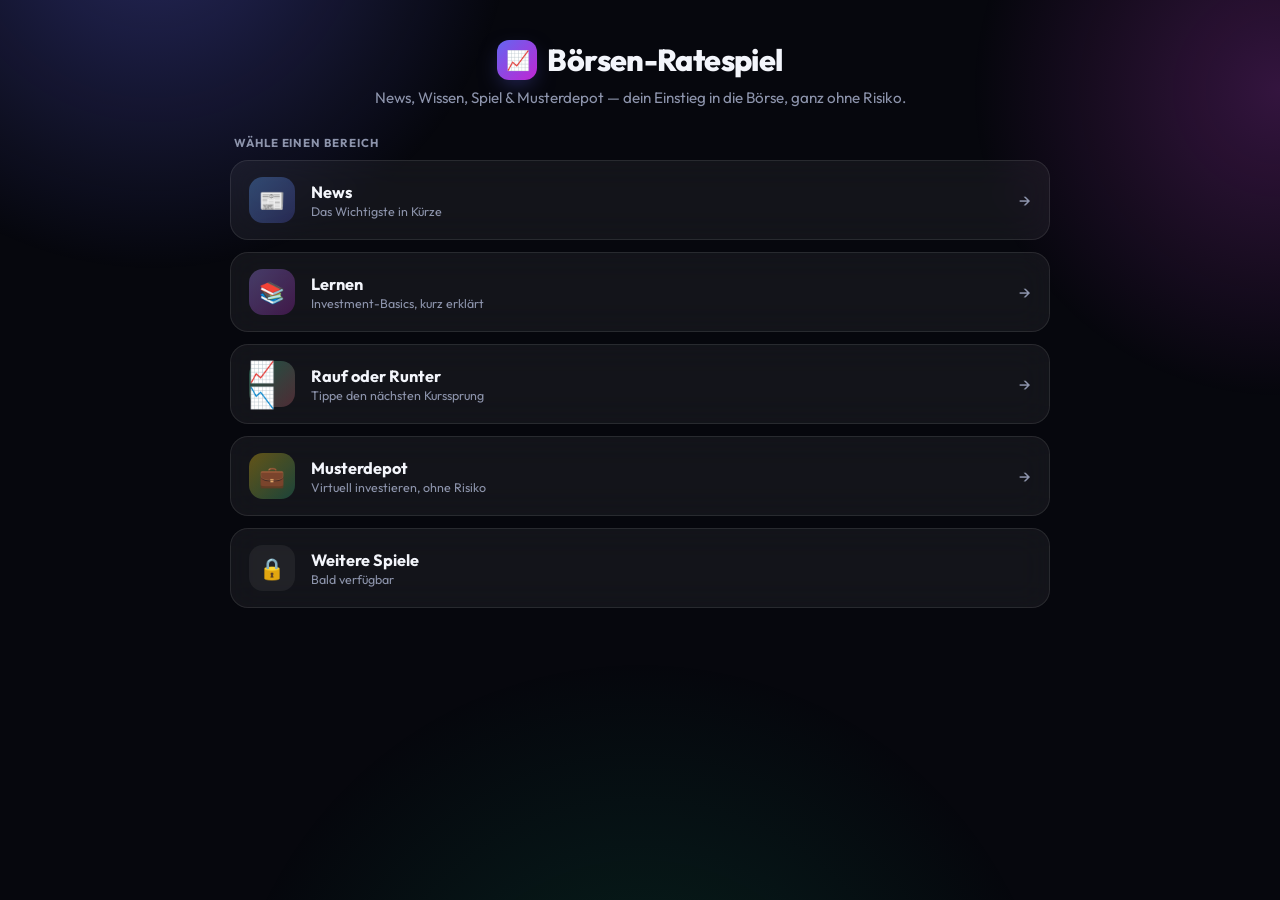
==== index.html @ 9791d75e "Update main menu subtitle to reflect all four areas Der Untertitel bezog sich noch ausschließlich au" ====
<!DOCTYPE html>
<html lang="de">
<head>
<meta charset="UTF-8">
<meta name="viewport" content="width=device-width, initial-scale=1.0">
<title>Börsen-Ratespiel</title>
<link rel="preconnect" href="https://fonts.googleapis.com">
<link rel="preconnect" href="https://fonts.gstatic.com" crossorigin>
<link href="https://fonts.googleapis.com/css2?family=Outfit:wght@400;500;600;700;800&display=swap" rel="stylesheet">
<link rel="stylesheet" href="style.css">
</head>
<body>
  <div class="bg-glow" aria-hidden="true"></div>
  <div class="app">
    <header>
      <h1><span class="logo-badge">📈</span> Börsen-Ratespiel</h1>
      <p class="subtitle">News, Wissen, Spiel &amp; Musterdepot — dein Einstieg in die Börse, ganz ohne Risiko.</p>
    </header>

    <p class="menu-eyebrow">Wähle einen Bereich</p>
    <nav id="menu" class="menu">
      <button class="menu-item accent-blue" data-view="news-view">
        <span class="menu-icon">📰</span>
        <span class="menu-text">
          <span class="menu-label">News</span>
          <span class="menu-sub">Das Wichtigste in Kürze</span>
        </span>
        <span class="menu-arrow">→</span>
      </button>
      <button class="menu-item accent-purple" data-view="learn-view">
        <span class="menu-icon">📚</span>
        <span class="menu-text">
          <span class="menu-label">Lernen</span>
          <span class="menu-sub">Investment-Basics, kurz erklärt</span>
        </span>
        <span class="menu-arrow">→</span>
      </button>
      <button class="menu-item accent-game" data-view="game-view">
        <span class="menu-icon">📈📉</span>
        <span class="menu-text">
          <span class="menu-label">Rauf oder Runter</span>
          <span class="menu-sub">Tippe den nächsten Kurssprung</span>
        </span>
        <span class="menu-arrow">→</span>
      </button>
      <button class="menu-item accent-depot" data-view="depot-view">
        <span class="menu-icon">💼</span>
        <span class="menu-text">
          <span class="menu-label">Musterdepot</span>
          <span class="menu-sub">Virtuell investieren, ohne Risiko</span>
        </span>
        <span class="menu-arrow">→</span>
      </button>
      <button class="menu-item" disabled>
        <span class="menu-icon">🔒</span>
        <span class="menu-text">
          <span class="menu-label">Weitere Spiele</span>
          <span class="menu-sub">Bald verfügbar</span>
        </span>
      </button>
    </nav>

    <section id="news-view" class="view hidden">
      <button class="back-btn">← Zurück</button>

      <div class="ticker">
        <div id="tickerTrack" class="ticker-track"></div>
      </div>

      <div id="newsTop" class="news-top"></div>

      <div class="panel">
        <div class="depot-panel-head">
          <h2>📰 Markt-News</h2>
          <button id="newsShuffle" class="mini-btn">🔀 Neue Meldungen</button>
        </div>
        <ul id="newsList" class="info-list news-feed"></ul>
        <p class="panel-note">Kurz zusammengefasst, damit du nicht alles selbst durchlesen musst. Keine Anlageberatung.</p>
      </div>
    </section>

    <section id="learn-view" class="view hidden">
      <button class="back-btn">← Zurück</button>

      <div id="learnLevels" class="quiz-levels">
        <div class="panel">
          <h2>📚 Lernen</h2>
          <p class="panel-note quiz-intro">Wähle einen Schwierigkeitsgrad und beantworte Fragen zu Investment-Basics. 3 Leben, Punkte für jede richtige Antwort.</p>
          <ul id="learnLevelList" class="level-list"></ul>
        </div>
      </div>

      <div id="learnQuiz" class="quiz-play hidden">
        <div class="stats">
          <div class="stat"><span class="label">Frage</span><span id="quizProgress" class="value">1/5</span></div>
          <div class="stat"><span class="label">Punkte</span><span id="quizScore" class="value">0</span></div>
          <div class="stat"><span class="label">Leben</span><span id="quizLives" class="value">❤️❤️❤️</span></div>
        </div>

        <div class="quiz-progress-track"><div id="quizProgressBar" class="quiz-progress-bar"></div></div>

        <div class="panel quiz-panel">
          <h2 id="quizQuestion">Frage</h2>
          <ul id="quizAnswers" class="answer-list"></ul>
          <p id="quizExplanation" class="quiz-explanation hidden"></p>
          <button id="quizNext" class="btn next hidden">Weiter →</button>
        </div>
      </div>

      <div id="learnResult" class="quiz-result hidden">
        <div class="panel result-panel">
          <div id="resultEmoji" class="result-emoji">🎉</div>
          <h2 id="resultTitle">Geschafft!</h2>
          <p id="resultSummary" class="panel-note"></p>
          <div class="controls">
            <button id="resultRetry" class="btn next">Nochmal versuchen</button>
            <button id="resultBack" class="mini-btn">Zu den Leveln</button>
          </div>
        </div>
      </div>
    </section>

    <section id="depot-view" class="view hidden">
      <button class="back-btn">← Zurück</button>

      <div class="stats">
        <div class="stat"><span class="label">Kontostand</span><span id="depotCash" class="value">0 €</span></div>
        <div class="stat"><span class="label">Depotwert</span><span id="depotHoldingsValue" class="value">0 €</span></div>
        <div class="stat"><span class="label">Gesamt</span><span id="depotTotal" class="value">0 €</span></div>
        <div class="stat"><span class="label">Rendite</span><span id="depotReturn" class="value">0 %</span></div>
      </div>

      <div class="panel depot-panel">
        <div class="depot-panel-head">
          <h2>💼 Musterdepot</h2>
          <button id="depotToggle" class="mini-btn start">▶️ Simulation starten</button>
        </div>
        <p id="depotLiveHint" class="live-hint hidden"><span class="live-dot"></span> Live — Kurse bewegen sich automatisch, du kannst jederzeit kaufen/verkaufen.</p>
        <ul id="depotStocks" class="stock-list"></ul>
        <p class="panel-note">Virtuelles Geld, fiktive Kurse (Random Walk) — kein echtes Marktdaten-Feed, keine Anlageberatung.</p>
      </div>

      <p class="hint depot-reset-hint">Etwas verklickt? <button id="depotReset" class="link-btn">Depot zurücksetzen</button></p>
    </section>

    <section id="game-view" class="view hidden">
      <button class="back-btn">← Zurück</button>

      <div class="stats">
        <div class="stat"><span class="label">Runde</span><span id="round" class="value">1</span></div>
        <div class="stat"><span class="label">Punkte</span><span id="score" class="value">0</span></div>
        <div class="stat"><span class="label">Serie</span><span id="streak" class="value">0</span><span id="multiplierBadge" class="multiplier-badge hidden">×1</span></div>
        <div class="stat"><span class="label">Bestserie</span><span id="best" class="value">0</span></div>
      </div>

      <div class="round-timer-track"><div id="roundTimerBar" class="round-timer-bar"></div></div>

      <div class="chart-wrap">
        <canvas id="chart" width="800" height="360"></canvas>
        <div id="banner" class="banner hidden"></div>
        <div id="streakToast" class="streak-toast hidden"></div>
      </div>

      <div class="controls">
        <button id="btnUp" class="btn up">📈 Rauf</button>
        <button id="btnDown" class="btn down">📉 Runter</button>
        <button id="btnNext" class="btn next hidden">Nächste Runde →</button>
      </div>

      <p class="hint">Hinweis: Die Kursverläufe sind zufällig simuliert (kein echtes Marktdaten-Feed) — nur zum Üben deines Gefühls für Trends, Volatilität und Rauschen.</p>
    </section>
  </div>

  <div id="confirmModal" class="modal-overlay hidden">
    <div class="modal-panel">
      <p id="confirmModalText"></p>
      <div class="controls">
        <button id="confirmModalCancel" class="mini-btn">Abbrechen</button>
        <button id="confirmModalOk" class="btn down">Zurücksetzen</button>
      </div>
    </div>
  </div>

  <script src="script.js"></script>
</body>
</html>
---- style.css ----
:root {
  --bg: #06070d;
  --panel: rgba(255, 255, 255, 0.055);
  --panel-border: rgba(255, 255, 255, 0.09);
  --panel-hover: rgba(255, 255, 255, 0.09);
  --text: #f3f5fb;
  --muted: #8d94ac;
  --green: #34d399;
  --green-2: #10b981;
  --red: #fb7185;
  --red-2: #f43f5e;
  --blue: #60a5fa;
  --blue-2: #6366f1;
  --purple: #a78bfa;
  --purple-2: #c026d3;
  --accent: #6366f1;
  --shadow: 0 20px 50px -20px rgba(0, 0, 0, 0.6);
}

* { box-sizing: border-box; }

body {
  margin: 0;
  min-height: 100vh;
  background: var(--bg);
  color: var(--text);
  font-family: 'Outfit', -apple-system, BlinkMacSystemFont, "Segoe UI", Roboto, sans-serif;
  display: flex;
  justify-content: center;
  padding: 40px 16px;
  position: relative;
  overflow-x: hidden;
  -webkit-font-smoothing: antialiased;
}

.bg-glow {
  position: fixed;
  inset: 0;
  z-index: 0;
  pointer-events: none;
  background:
    radial-gradient(600px circle at 12% -10%, rgba(99, 102, 241, 0.35), transparent 60%),
    radial-gradient(560px circle at 100% 10%, rgba(217, 70, 239, 0.22), transparent 55%),
    radial-gradient(700px circle at 50% 120%, rgba(16, 185, 129, 0.16), transparent 60%);
  animation: drift 18s ease-in-out infinite alternate;
}

@keyframes drift {
  from { transform: translate3d(0, 0, 0) scale(1); }
  to { transform: translate3d(0, 20px, 0) scale(1.05); }
}

.app {
  width: 100%;
  max-width: 820px;
  position: relative;
  z-index: 1;
}

header {
  text-align: center;
  margin-bottom: 28px;
  animation: fadeInUp 0.5s ease both;
}

h1 {
  margin: 0 0 8px;
  font-size: 1.9rem;
  font-weight: 800;
  letter-spacing: -0.02em;
  display: flex;
  align-items: center;
  justify-content: center;
  gap: 10px;
}

.logo-badge {
  display: inline-flex;
  align-items: center;
  justify-content: center;
  width: 40px;
  height: 40px;
  border-radius: 12px;
  background: linear-gradient(135deg, var(--blue-2), var(--purple-2));
  font-size: 1.2rem;
  box-shadow: 0 8px 24px -8px rgba(99, 102, 241, 0.6);
}

.subtitle {
  margin: 0;
  color: var(--muted);
  font-size: 0.95rem;
}

/* Menu */

.menu-eyebrow {
  margin: 0 0 10px 4px;
  color: var(--muted);
  font-size: 0.72rem;
  font-weight: 700;
  text-transform: uppercase;
  letter-spacing: 0.08em;
  animation: fadeInUp 0.4s ease both;
}

.menu {
  display: flex;
  flex-direction: column;
  gap: 12px;
}

.menu-item {
  display: flex;
  align-items: center;
  gap: 16px;
  width: 100%;
  background: var(--panel);
  border: 1px solid var(--panel-border);
  backdrop-filter: blur(16px);
  -webkit-backdrop-filter: blur(16px);
  color: var(--text);
  border-radius: 18px;
  padding: 16px 18px;
  font-family: inherit;
  text-align: left;
  cursor: pointer;
  transition: transform 0.18s cubic-bezier(.2,.8,.2,1), background 0.18s ease, box-shadow 0.18s ease, border-color 0.18s ease;
  opacity: 0;
  animation: fadeInUp 0.5s cubic-bezier(.2,.8,.2,1) forwards;
}

.menu:nth-child(1) .menu-item:nth-child(1) { animation-delay: 0.05s; }
.menu .menu-item:nth-child(1) { animation-delay: 0.05s; }
.menu .menu-item:nth-child(2) { animation-delay: 0.12s; }
.menu .menu-item:nth-child(3) { animation-delay: 0.19s; }
.menu .menu-item:nth-child(4) { animation-delay: 0.26s; }

.menu-item:not(:disabled):hover {
  transform: translateY(-2px);
  background: var(--panel-hover);
  border-color: rgba(255, 255, 255, 0.16);
  box-shadow: var(--shadow);
}

.menu-item:not(:disabled):active { transform: translateY(0) scale(0.98); }
.menu-item:disabled { opacity: 0.35; cursor: default; }

.menu-icon {
  flex-shrink: 0;
  display: flex;
  align-items: center;
  justify-content: center;
  width: 46px;
  height: 46px;
  border-radius: 14px;
  font-size: 1.3rem;
  background: rgba(255, 255, 255, 0.06);
}

.menu-item.accent-blue .menu-icon { background: linear-gradient(135deg, rgba(96,165,250,0.35), rgba(99,102,241,0.25)); }
.menu-item.accent-purple .menu-icon { background: linear-gradient(135deg, rgba(167,139,250,0.35), rgba(192,38,211,0.25)); }
.menu-item.accent-game .menu-icon { background: linear-gradient(135deg, rgba(52,211,153,0.35), rgba(251,113,133,0.25)); }
.menu-item.accent-depot .menu-icon { background: linear-gradient(135deg, rgba(250,204,21,0.35), rgba(52,211,153,0.25)); }

.menu-text {
  flex: 1;
  display: flex;
  flex-direction: column;
  gap: 2px;
  min-width: 0;
}

.menu-label { font-size: 1.02rem; font-weight: 700; }
.menu-sub { font-size: 0.78rem; color: var(--muted); }

.menu-arrow {
  color: var(--muted);
  font-size: 1.1rem;
  transition: transform 0.18s ease, color 0.18s ease;
}

.menu-item:not(:disabled):hover .menu-arrow {
  transform: translateX(3px);
  color: var(--text);
}

/* Views */

.view {
  animation: fadeInUp 0.35s cubic-bezier(.2,.8,.2,1) both;
}

.view.hidden { display: none !important; }

.back-btn {
  display: inline-flex;
  align-items: center;
  gap: 6px;
  background: none;
  border: none;
  color: var(--muted);
  font-family: inherit;
  font-size: 0.9rem;
  font-weight: 600;
  cursor: pointer;
  padding: 8px 0;
  margin-bottom: 12px;
  transition: color 0.15s ease, transform 0.15s ease;
}

.back-btn:hover { color: var(--text); transform: translateX(-2px); }

@keyframes fadeInUp {
  from { opacity: 0; transform: translateY(14px); }
  to { opacity: 1; transform: translateY(0); }
}

/* Game */

.stats {
  display: flex;
  justify-content: space-between;
  gap: 12px;
  margin-bottom: 18px;
}

.stat {
  position: relative;
  flex: 1;
  background: var(--panel);
  border: 1px solid var(--panel-border);
  border-radius: 14px;
  padding: 12px 10px;
  text-align: center;
}

.multiplier-badge {
  position: absolute;
  top: -8px;
  right: -6px;
  background: linear-gradient(135deg, #facc15, #fb923c);
  color: #1a1200;
  font-size: 0.62rem;
  font-weight: 800;
  padding: 3px 7px;
  border-radius: 999px;
  box-shadow: 0 4px 10px -2px rgba(250, 204, 21, 0.6);
  animation: badgePop 0.3s cubic-bezier(.2,.8,.2,1) both;
}

@keyframes badgePop {
  from { transform: scale(0); }
  to { transform: scale(1); }
}

.round-timer-track {
  height: 6px;
  border-radius: 6px;
  background: rgba(255, 255, 255, 0.08);
  margin-bottom: 14px;
  overflow: hidden;
}

.round-timer-bar {
  height: 100%;
  background: linear-gradient(90deg, var(--blue-2), var(--purple-2));
  border-radius: 6px;
  transition: width 0.1s linear;
}

.round-timer-bar.urgent {
  background: linear-gradient(90deg, var(--red-2), var(--red));
}

.streak-toast {
  position: absolute;
  top: 14px;
  left: 50%;
  transform: translateX(-50%) scale(0.8);
  background: linear-gradient(135deg, rgba(250, 204, 21, 0.22), rgba(251, 146, 60, 0.22));
  border: 1px solid rgba(250, 204, 21, 0.5);
  color: #facc15;
  font-weight: 800;
  font-size: 0.85rem;
  padding: 8px 16px;
  border-radius: 999px;
  white-space: nowrap;
  opacity: 0;
}

.streak-toast.pop {
  animation: streakToastPop 1.8s cubic-bezier(.2,.8,.2,1) both;
}

@keyframes streakToastPop {
  0% { opacity: 0; transform: translateX(-50%) scale(0.8) translateY(-6px); }
  15% { opacity: 1; transform: translateX(-50%) scale(1.05) translateY(0); }
  25% { transform: translateX(-50%) scale(1) translateY(0); }
  80% { opacity: 1; }
  100% { opacity: 0; transform: translateX(-50%) scale(0.95) translateY(-4px); }
}

.stat .label {
  display: block;
  font-size: 0.68rem;
  color: var(--muted);
  text-transform: uppercase;
  letter-spacing: 0.06em;
}

.stat .value {
  display: block;
  font-size: 1.5rem;
  font-weight: 800;
  margin-top: 3px;
  font-variant-numeric: tabular-nums;
  transition: transform 0.25s cubic-bezier(.2,.8,.2,1);
}

.stat .value.bump { transform: scale(1.25); }

.chart-wrap {
  position: relative;
  background: var(--panel);
  border: 1px solid var(--panel-border);
  border-radius: 20px;
  padding: 14px;
  margin-bottom: 20px;
  box-shadow: var(--shadow);
}

canvas {
  width: 100%;
  height: auto;
  display: block;
  border-radius: 12px;
}

.banner {
  position: absolute;
  top: 50%;
  left: 50%;
  transform: translate(-50%, -50%) scale(0.9);
  padding: 16px 26px;
  border-radius: 16px;
  font-size: 1.35rem;
  font-weight: 800;
  text-align: center;
  backdrop-filter: blur(10px);
  -webkit-backdrop-filter: blur(10px);
  box-shadow: 0 16px 40px -12px rgba(0,0,0,0.6);
  animation: popIn 0.35s cubic-bezier(.2,.8,.2,1) both;
}

@keyframes popIn {
  from { opacity: 0; transform: translate(-50%, -50%) scale(0.75); }
  to { opacity: 1; transform: translate(-50%, -50%) scale(1); }
}

.banner.hidden { display: none; }
.banner.correct { background: rgba(52, 211, 153, 0.16); color: var(--green); border: 1px solid rgba(52, 211, 153, 0.4); }
.banner.wrong { background: rgba(251, 113, 133, 0.16); color: var(--red); border: 1px solid rgba(251, 113, 133, 0.4); }

.controls {
  display: flex;
  gap: 12px;
  margin-bottom: 16px;
}

.btn {
  flex: 1;
  padding: 15px 16px;
  border: none;
  border-radius: 14px;
  font-family: inherit;
  font-size: 1rem;
  font-weight: 700;
  cursor: pointer;
  transition: transform 0.15s cubic-bezier(.2,.8,.2,1), box-shadow 0.15s ease, opacity 0.15s ease;
  color: white;
}

.btn:not(:disabled):hover { transform: translateY(-2px); }
.btn:not(:disabled):active { transform: translateY(0) scale(0.97); }
.btn:disabled { opacity: 0.35; cursor: default; }

.btn.up {
  background: linear-gradient(135deg, var(--green), var(--green-2));
  box-shadow: 0 12px 24px -10px rgba(16, 185, 129, 0.6);
}

.btn.down {
  background: linear-gradient(135deg, var(--red), var(--red-2));
  box-shadow: 0 12px 24px -10px rgba(244, 63, 94, 0.6);
}

.btn.next {
  background: linear-gradient(135deg, var(--blue-2), var(--purple-2));
  box-shadow: 0 12px 24px -10px rgba(99, 102, 241, 0.6);
  flex: 1 1 100%;
}

.hint {
  text-align: center;
  color: var(--muted);
  font-size: 0.8rem;
  margin-top: 8px;
}

/* Panels (News / Lernen) */

.panel {
  background: var(--panel);
  border: 1px solid var(--panel-border);
  border-radius: 20px;
  padding: 18px 20px;
  margin-top: 4px;
  box-shadow: var(--shadow);
}

.panel h2 {
  margin: 0 0 14px;
  font-size: 1.15rem;
  font-weight: 800;
}

.info-list {
  list-style: none;
  margin: 0;
  padding: 0;
  display: flex;
  flex-direction: column;
  gap: 4px;
}

.info-list li {
  display: flex;
  flex-direction: column;
  gap: 3px;
  padding: 12px 14px;
  border-left: 3px solid var(--accent);
  border-radius: 0 12px 12px 0;
  background: rgba(255, 255, 255, 0.03);
  transition: background 0.15s ease, transform 0.15s ease;
}

.info-list li:hover {
  background: rgba(255, 255, 255, 0.06);
  transform: translateX(2px);
}

.info-list li:nth-child(4n+1) { border-left-color: var(--blue); }
.info-list li:nth-child(4n+2) { border-left-color: var(--purple); }
.info-list li:nth-child(4n+3) { border-left-color: var(--green); }
.info-list li:nth-child(4n+4) { border-left-color: var(--red); }

.info-headline {
  font-weight: 700;
  font-size: 0.95rem;
}

.info-desc {
  color: var(--muted);
  font-size: 0.85rem;
  line-height: 1.45;
}

.panel-note {
  margin: 16px 0 0;
  color: var(--muted);
  font-size: 0.72rem;
  text-align: center;
}

/* News */

.ticker {
  position: relative;
  overflow: hidden;
  background: linear-gradient(90deg, rgba(251, 113, 133, 0.16), rgba(250, 204, 21, 0.12));
  border: 1px solid rgba(251, 113, 133, 0.3);
  border-radius: 12px;
  padding: 8px 0;
  margin-bottom: 16px;
}

.ticker::before {
  content: '🔴 LIVE';
  position: absolute;
  left: 0;
  top: 0;
  bottom: 0;
  display: flex;
  align-items: center;
  padding: 0 10px;
  font-size: 0.68rem;
  font-weight: 800;
  background: var(--bg);
  color: var(--red);
  z-index: 2;
  box-shadow: 8px 0 12px -4px var(--bg);
}

.ticker-track {
  display: inline-block;
  white-space: nowrap;
  padding-left: 90px;
  font-size: 0.78rem;
  font-weight: 600;
  color: var(--text);
  animation: tickerScroll 30s linear infinite;
}

@keyframes tickerScroll {
  from { transform: translateX(0); }
  to { transform: translateX(-50%); }
}

.news-top {
  position: relative;
  background: linear-gradient(135deg, rgba(250, 204, 21, 0.14), rgba(251, 146, 60, 0.08));
  border: 1px solid rgba(250, 204, 21, 0.35);
  border-radius: 20px;
  padding: 20px 20px 18px;
  margin-bottom: 16px;
  box-shadow: var(--shadow);
}

.news-top-ribbon {
  display: inline-block;
  background: linear-gradient(135deg, #facc15, #fb923c);
  color: #1a1200;
  font-size: 0.68rem;
  font-weight: 800;
  padding: 4px 10px;
  border-radius: 999px;
  margin-bottom: 10px;
}

.news-top h3 {
  margin: 8px 0 6px;
  font-size: 1.15rem;
  font-weight: 800;
}

.news-top p {
  margin: 0;
  color: var(--muted);
  font-size: 0.88rem;
  line-height: 1.5;
}

.news-chip {
  display: inline-block;
  font-size: 0.65rem;
  font-weight: 700;
  padding: 3px 8px;
  border-radius: 999px;
  margin-right: 6px;
}

.news-chip.category {
  background: rgba(96, 165, 250, 0.18);
  color: var(--blue);
}

.news-chip.sentiment {
  background: rgba(255, 255, 255, 0.08);
  color: var(--text);
}

.news-meta {
  display: flex;
  align-items: center;
  gap: 4px;
  margin-bottom: 2px;
}

.news-impact {
  margin-left: auto;
  font-size: 0.7rem;
  opacity: 0.9;
}

.news-feed li {
  animation: fadeInUp 0.3s ease both;
}

.news-feed li:nth-child(1) { animation-delay: 0.05s; }
.news-feed li:nth-child(2) { animation-delay: 0.1s; }
.news-feed li:nth-child(3) { animation-delay: 0.15s; }

/* Musterdepot */

.depot-panel-head {
  display: flex;
  align-items: center;
  justify-content: space-between;
  gap: 12px;
  margin-bottom: 14px;
}

.depot-panel-head h2 { margin: 0; }

.mini-btn {
  background: rgba(255, 255, 255, 0.08);
  border: 1px solid var(--panel-border);
  color: var(--text);
  font-family: inherit;
  font-size: 0.78rem;
  font-weight: 700;
  padding: 8px 12px;
  border-radius: 10px;
  cursor: pointer;
  transition: transform 0.15s ease, background 0.15s ease;
  white-space: nowrap;
}

.mini-btn:hover:not(:disabled) { background: rgba(255, 255, 255, 0.14); transform: translateY(-1px); }
.mini-btn:active:not(:disabled) { transform: translateY(0) scale(0.96); }
.mini-btn:disabled { opacity: 0.3; cursor: default; }

.mini-btn.buy { background: rgba(52, 211, 153, 0.18); border-color: rgba(52, 211, 153, 0.4); color: var(--green); }
.mini-btn.buy:hover:not(:disabled) { background: rgba(52, 211, 153, 0.28); }

.mini-btn.sell { background: rgba(251, 113, 133, 0.18); border-color: rgba(251, 113, 133, 0.4); color: var(--red); }
.mini-btn.sell:hover:not(:disabled) { background: rgba(251, 113, 133, 0.28); }

.mini-btn.start { background: rgba(52, 211, 153, 0.18); border-color: rgba(52, 211, 153, 0.4); color: var(--green); }
.mini-btn.start:hover:not(:disabled) { background: rgba(52, 211, 153, 0.28); }

.mini-btn.stop { background: rgba(250, 204, 21, 0.18); border-color: rgba(250, 204, 21, 0.4); color: #facc15; }
.mini-btn.stop:hover:not(:disabled) { background: rgba(250, 204, 21, 0.28); }

.live-hint {
  display: flex;
  align-items: center;
  gap: 8px;
  margin: 0 0 14px;
  font-size: 0.78rem;
  color: var(--muted);
}

.live-dot {
  width: 8px;
  height: 8px;
  border-radius: 50%;
  background: var(--green);
  box-shadow: 0 0 0 rgba(52, 211, 153, 0.6);
  animation: livePulse 1.6s ease infinite;
}

@keyframes livePulse {
  0% { box-shadow: 0 0 0 0 rgba(52, 211, 153, 0.6); }
  70% { box-shadow: 0 0 0 6px rgba(52, 211, 153, 0); }
  100% { box-shadow: 0 0 0 0 rgba(52, 211, 153, 0); }
}

.stock-price.flash-up, .stock-price.flash-down {
  border-radius: 4px;
  animation: priceFlash 1s ease;
}

.stock-price.flash-up { color: var(--green); }
.stock-price.flash-down { color: var(--red); }

@keyframes priceFlash {
  from { background: rgba(255, 255, 255, 0.18); }
  to { background: transparent; }
}

.stock-list {
  list-style: none;
  margin: 0;
  padding: 0;
  display: flex;
  flex-direction: column;
  gap: 8px;
}

.stock-row {
  display: flex;
  align-items: center;
  justify-content: space-between;
  gap: 12px;
  padding: 12px 14px;
  background: rgba(255, 255, 255, 0.03);
  border-radius: 12px;
  flex-wrap: wrap;
}

.stock-info {
  display: flex;
  flex-direction: column;
  gap: 2px;
  min-width: 0;
}

.stock-name { font-weight: 700; font-size: 0.95rem; }
.stock-price { font-size: 0.8rem; color: var(--muted); }
.stock-position { font-size: 0.78rem; color: var(--blue); }

.stock-actions {
  display: flex;
  gap: 8px;
  flex-shrink: 0;
}

.link-btn {
  background: none;
  border: none;
  color: var(--blue);
  font-family: inherit;
  font-size: inherit;
  font-weight: 700;
  cursor: pointer;
  padding: 0;
  text-decoration: underline;
}

.depot-reset-hint { margin-top: 14px; }

/* Lernen: Quiz */

.quiz-intro { margin: 0 0 16px; text-align: left; }

.level-list {
  list-style: none;
  margin: 0;
  padding: 0;
  display: flex;
  flex-direction: column;
  gap: 10px;
}

.level-row .level-btn { width: 100%; }

.quiz-progress-track {
  height: 6px;
  border-radius: 6px;
  background: rgba(255, 255, 255, 0.08);
  margin-bottom: 16px;
  overflow: hidden;
}

.quiz-progress-bar {
  height: 100%;
  background: linear-gradient(90deg, var(--blue-2), var(--purple-2));
  border-radius: 6px;
  transition: width 0.3s ease;
}

.quiz-panel h2 { font-size: 1.15rem; line-height: 1.4; }

.answer-list {
  list-style: none;
  margin: 0;
  padding: 0;
  display: flex;
  flex-direction: column;
  gap: 10px;
}

.answer-btn {
  width: 100%;
  text-align: left;
  background: rgba(255, 255, 255, 0.05);
  border: 1px solid var(--panel-border);
  color: var(--text);
  font-family: inherit;
  font-size: 0.92rem;
  font-weight: 600;
  padding: 13px 16px;
  border-radius: 12px;
  cursor: pointer;
  transition: background 0.15s ease, transform 0.15s ease, border-color 0.15s ease;
}

.answer-btn:not(:disabled):hover {
  background: rgba(255, 255, 255, 0.09);
  transform: translateY(-1px);
}

.answer-btn:disabled { cursor: default; }

.answer-btn.correct {
  background: rgba(52, 211, 153, 0.2);
  border-color: var(--green);
  color: var(--green);
}

.answer-btn.wrong {
  background: rgba(251, 113, 133, 0.2);
  border-color: var(--red);
  color: var(--red);
}

.quiz-explanation {
  margin: 14px 0 0;
  padding: 12px 14px;
  border-radius: 12px;
  font-size: 0.85rem;
  line-height: 1.5;
  background: rgba(255, 255, 255, 0.04);
}

.quiz-explanation.correct { color: var(--green); }
.quiz-explanation.wrong { color: var(--red); }

#quizNext { margin-top: 16px; }

.result-panel {
  text-align: center;
  padding: 32px 20px;
  animation: resultPopIn 0.4s cubic-bezier(.2,.8,.2,1) both;
}

@keyframes resultPopIn {
  from { opacity: 0; transform: scale(0.9); }
  to { opacity: 1; transform: scale(1); }
}

.result-emoji { font-size: 3rem; margin-bottom: 8px; }

.result-panel h2 { margin: 0 0 8px; font-size: 1.4rem; }

.result-panel .controls { margin-top: 20px; margin-bottom: 0; }

/* Confirm modal */

.modal-overlay {
  position: fixed;
  inset: 0;
  z-index: 100;
  display: flex;
  align-items: center;
  justify-content: center;
  padding: 20px;
  background: rgba(6, 7, 13, 0.7);
  backdrop-filter: blur(4px);
  -webkit-backdrop-filter: blur(4px);
  animation: fadeInUp 0.2s ease both;
}

.modal-overlay.hidden { display: none !important; }

.modal-panel {
  width: 100%;
  max-width: 360px;
  background: var(--panel);
  border: 1px solid var(--panel-border);
  border-radius: 18px;
  padding: 22px 20px;
  box-shadow: var(--shadow);
  backdrop-filter: blur(20px);
  -webkit-backdrop-filter: blur(20px);
  animation: resultPopIn 0.25s cubic-bezier(.2,.8,.2,1) both;
}

.modal-panel p {
  margin: 0 0 18px;
  font-size: 0.92rem;
  line-height: 1.5;
  text-align: center;
}

.modal-panel .controls { margin: 0; }

/* Confetti */

.confetti-piece {
  position: fixed;
  top: -12px;
  z-index: 50;
  border-radius: 2px;
  pointer-events: none;
  animation: confetti-fall linear forwards;
}

@keyframes confetti-fall {
  to { transform: translateY(110vh) rotate(540deg); opacity: 0.9; }
}

.hidden { display: none !important; }

@media (prefers-reduced-motion: reduce) {
  *, *::before, *::after { animation-duration: 0.01ms !important; animation-iteration-count: 1 !important; }
}
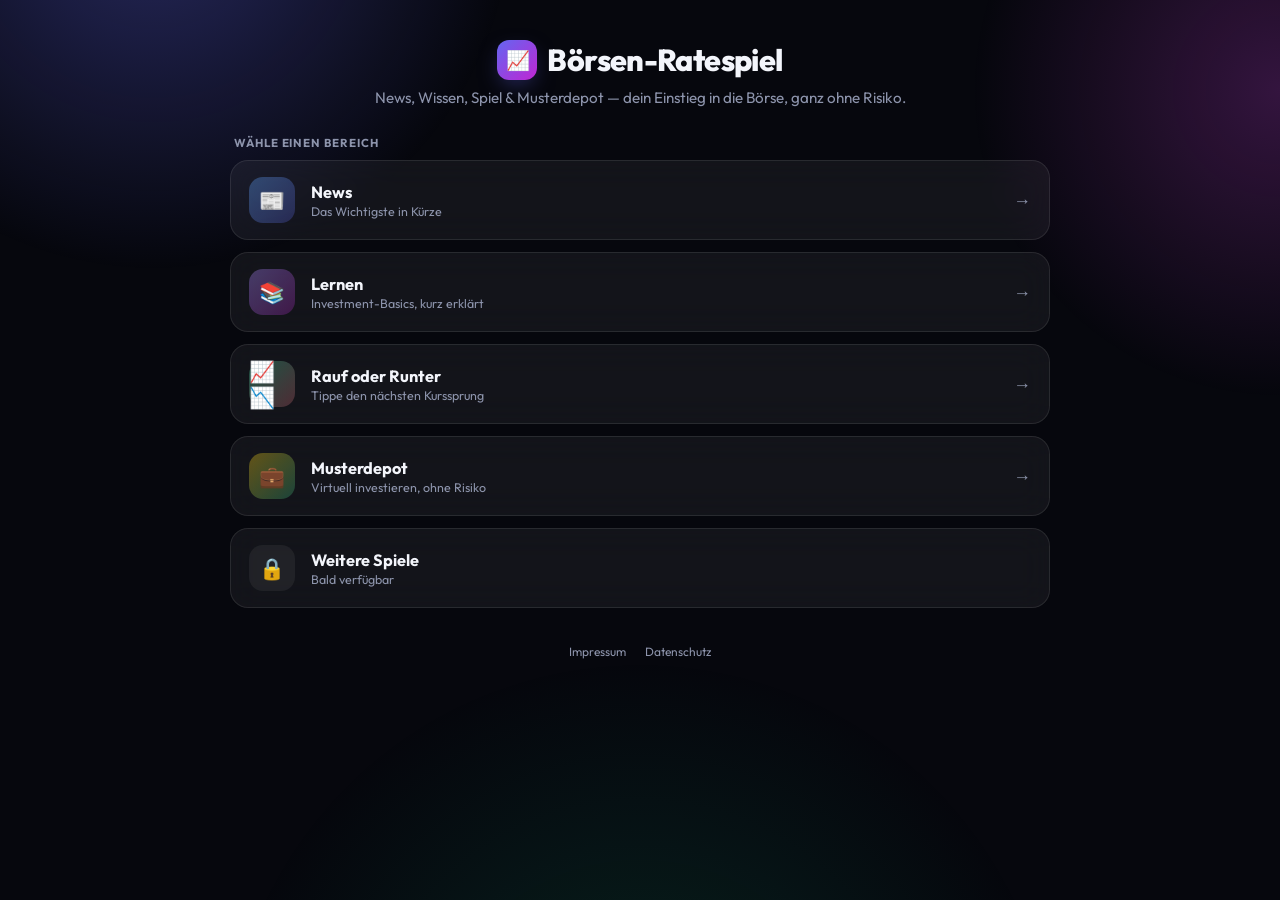
==== commit 4394cbc9: "Launch prep: Impressum, Datenschutz, self-hosted font Vorbereitung für den geplanten öffentlichen St" ====
--- a/index.html
+++ b/index.html
@@ -4,9 +4,14 @@
 <meta charset="UTF-8">
 <meta name="viewport" content="width=device-width, initial-scale=1.0">
 <title>Börsen-Ratespiel</title>
-<link rel="preconnect" href="https://fonts.googleapis.com">
-<link rel="preconnect" href="https://fonts.gstatic.com" crossorigin>
-<link href="https://fonts.googleapis.com/css2?family=Outfit:wght@400;500;600;700;800&display=swap" rel="stylesheet">
+<meta name="description" content="News, Wissen, Spiel & Musterdepot — dein Einstieg in die Börse, ganz ohne Risiko.">
+<meta name="theme-color" content="#06070d">
+<link rel="manifest" href="manifest.json">
+<link rel="icon" href="favicon.png">
+<link rel="apple-touch-icon" href="apple-touch-icon.png">
+<meta name="apple-mobile-web-app-capable" content="yes">
+<meta name="apple-mobile-web-app-status-bar-style" content="black-translucent">
+<meta name="apple-mobile-web-app-title" content="Börsenspiel">
 <link rel="stylesheet" href="style.css">
 </head>
 <body>
@@ -169,6 +174,11 @@
 
       <p class="hint">Hinweis: Die Kursverläufe sind zufällig simuliert (kein echtes Marktdaten-Feed) — nur zum Üben deines Gefühls für Trends, Volatilität und Rauschen.</p>
     </section>
+
+    <footer class="app-footer">
+      <a href="impressum.html">Impressum</a>
+      <a href="datenschutz.html">Datenschutz</a>
+    </footer>
   </div>
 
   <div id="confirmModal" class="modal-overlay hidden">
--- a/style.css
+++ b/style.css
@@ -1,3 +1,11 @@
+@font-face {
+  font-family: 'Outfit';
+  font-style: normal;
+  font-weight: 400 800;
+  font-display: swap;
+  src: url('fonts/outfit-variable.woff2') format('woff2-variations'), url('fonts/outfit-variable.woff2') format('woff2');
+}
+
 :root {
   --bg: #06070d;
   --panel: rgba(255, 255, 255, 0.055);
@@ -867,6 +875,39 @@
 
 .modal-panel .controls { margin: 0; }
 
+/* Legal pages (Impressum / Datenschutz) */
+
+.legal-panel h2 {
+  margin: 24px 0 8px;
+  font-size: 1rem;
+}
+
+.legal-panel h2:first-child { margin-top: 0; }
+
+.legal-panel p {
+  margin: 0 0 4px;
+  color: var(--muted);
+  font-size: 0.88rem;
+  line-height: 1.6;
+}
+
+.legal-panel a { color: var(--blue); }
+
+.app-footer {
+  text-align: center;
+  margin-top: 28px;
+  padding-top: 4px;
+}
+
+.app-footer a {
+  color: var(--muted);
+  font-size: 0.75rem;
+  text-decoration: none;
+  margin: 0 8px;
+}
+
+.app-footer a:hover { color: var(--text); text-decoration: underline; }
+
 /* Confetti */
 
 .confetti-piece {
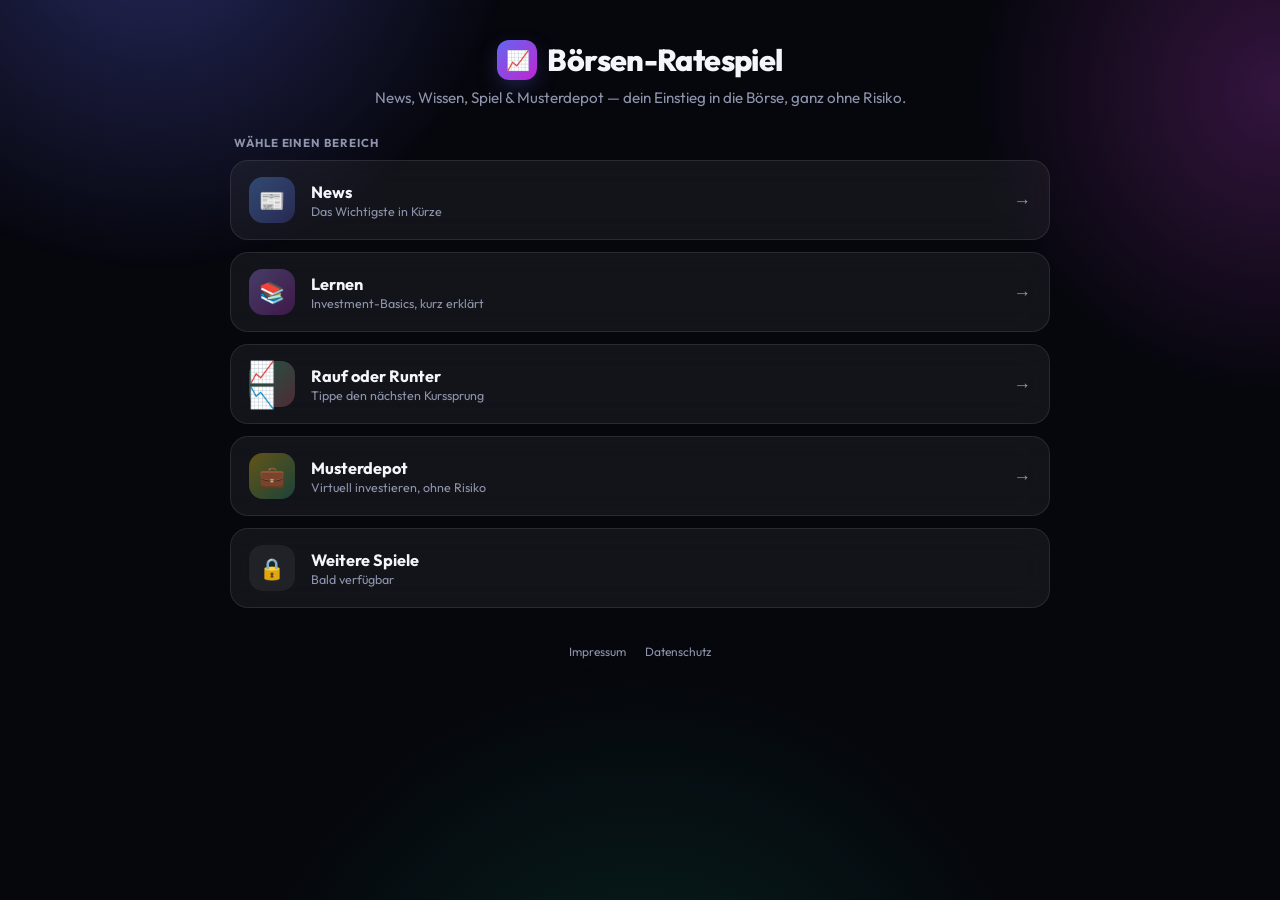
==== commit a87f6eba: "Fix mobile layout: stats overflow, GTA-style depot hero Auf schmalen Handybreiten (375px) liefen die" ====
--- a/index.html
+++ b/index.html
@@ -128,11 +128,15 @@
     <section id="depot-view" class="view hidden">
       <button class="back-btn">← Zurück</button>
 
-      <div class="stats">
-        <div class="stat"><span class="label">Kontostand</span><span id="depotCash" class="value">0 €</span></div>
+      <div class="depot-hero">
+        <span class="depot-hero-label">Kontostand</span>
+        <span id="depotCash" class="depot-hero-value">0 €</span>
+        <span id="depotReturn" class="depot-hero-return">0 %</span>
+      </div>
+
+      <div class="depot-substats">
         <div class="stat"><span class="label">Depotwert</span><span id="depotHoldingsValue" class="value">0 €</span></div>
         <div class="stat"><span class="label">Gesamt</span><span id="depotTotal" class="value">0 €</span></div>
-        <div class="stat"><span class="label">Rendite</span><span id="depotReturn" class="value">0 %</span></div>
       </div>
 
       <div class="panel depot-panel">
--- a/style.css
+++ b/style.css
@@ -233,6 +233,15 @@
   margin-bottom: 18px;
 }
 
+@media (max-width: 480px) {
+  .stats {
+    flex-wrap: wrap;
+  }
+  .stats .stat {
+    flex: 1 1 calc(50% - 6px);
+  }
+}
+
 .stat {
   position: relative;
   flex: 1;
@@ -601,6 +610,50 @@
 
 /* Musterdepot */
 
+.depot-hero {
+  text-align: center;
+  background: var(--panel);
+  border: 1px solid var(--panel-border);
+  border-radius: 20px;
+  padding: 22px 16px 18px;
+  margin-bottom: 12px;
+  box-shadow: var(--shadow);
+}
+
+.depot-hero-label {
+  display: block;
+  font-size: 0.72rem;
+  font-weight: 700;
+  color: var(--muted);
+  text-transform: uppercase;
+  letter-spacing: 0.06em;
+}
+
+.depot-hero-value {
+  display: block;
+  font-size: 2.6rem;
+  font-weight: 800;
+  font-variant-numeric: tabular-nums;
+  margin: 4px 0 10px;
+  line-height: 1.1;
+}
+
+.depot-hero-return {
+  display: inline-block;
+  background: rgba(255, 255, 255, 0.07);
+  padding: 4px 14px;
+  border-radius: 999px;
+  font-size: 0.85rem;
+  font-weight: 700;
+}
+
+.depot-substats {
+  display: grid;
+  grid-template-columns: 1fr 1fr;
+  gap: 12px;
+  margin-bottom: 18px;
+}
+
 .depot-panel-head {
   display: flex;
   align-items: center;
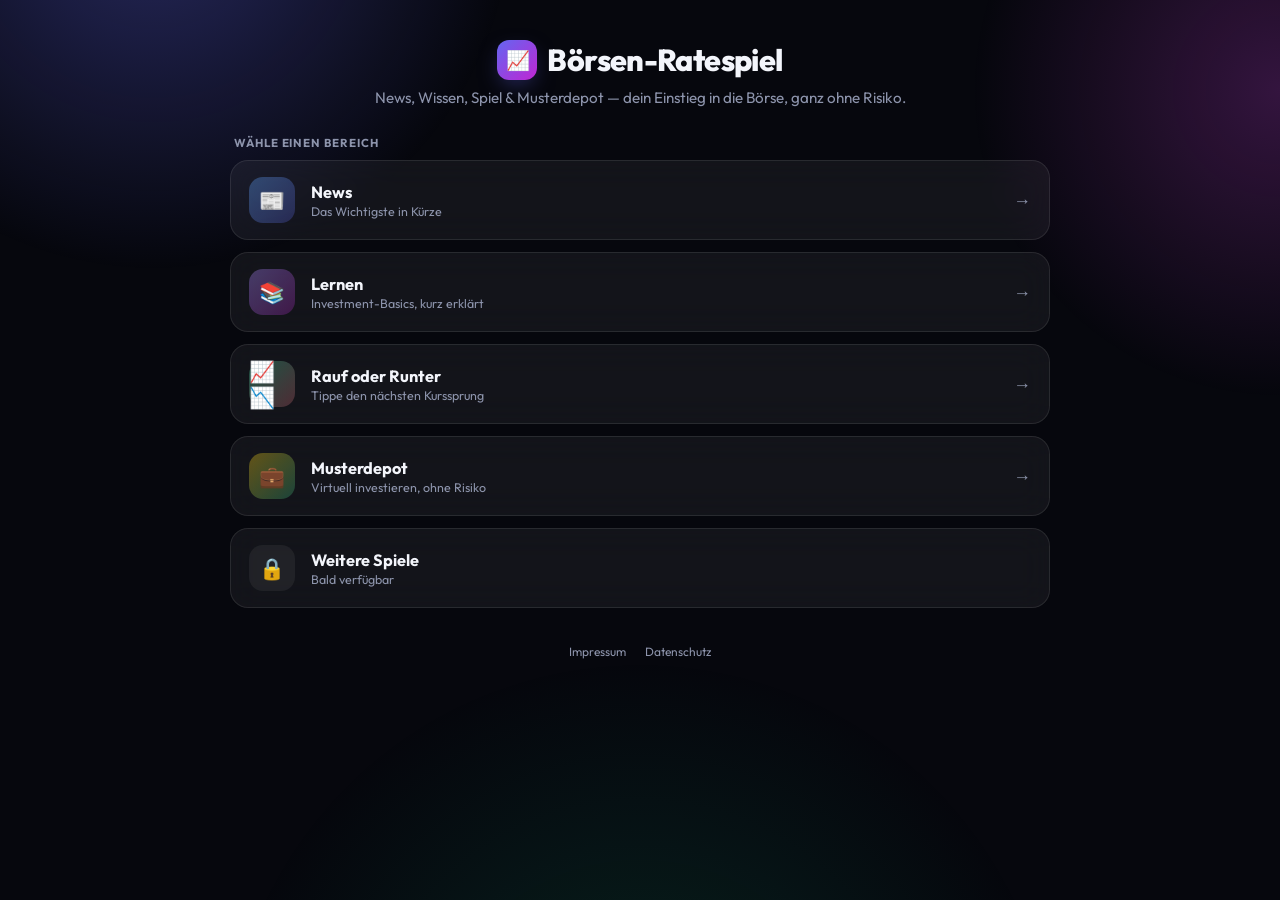
==== commit 4cfb4916: "Add Open Graph / Twitter Card preview image Geteilte Links (WhatsApp, Twitter/X, iMessage, ...) zeig" ====
--- a/index.html
+++ b/index.html
@@ -6,6 +6,18 @@
 <title>Börsen-Ratespiel</title>
 <meta name="description" content="News, Wissen, Spiel & Musterdepot — dein Einstieg in die Börse, ganz ohne Risiko.">
 <meta name="theme-color" content="#06070d">
+
+<meta property="og:type" content="website">
+<meta property="og:locale" content="de_DE">
+<meta property="og:title" content="Börsen-Ratespiel">
+<meta property="og:description" content="News, Wissen, Spiel & Musterdepot — dein Einstieg in die Börse, ganz ohne Risiko.">
+<meta property="og:image" content="https://wm-predit.github.io/boersen-ratespiel/og-image.jpg">
+<meta property="og:url" content="https://wm-predit.github.io/boersen-ratespiel/">
+<meta name="twitter:card" content="summary_large_image">
+<meta name="twitter:title" content="Börsen-Ratespiel">
+<meta name="twitter:description" content="News, Wissen, Spiel & Musterdepot — dein Einstieg in die Börse, ganz ohne Risiko.">
+<meta name="twitter:image" content="https://wm-predit.github.io/boersen-ratespiel/og-image.jpg">
+
 <link rel="manifest" href="manifest.json">
 <link rel="icon" href="favicon.png">
 <link rel="apple-touch-icon" href="apple-touch-icon.png">
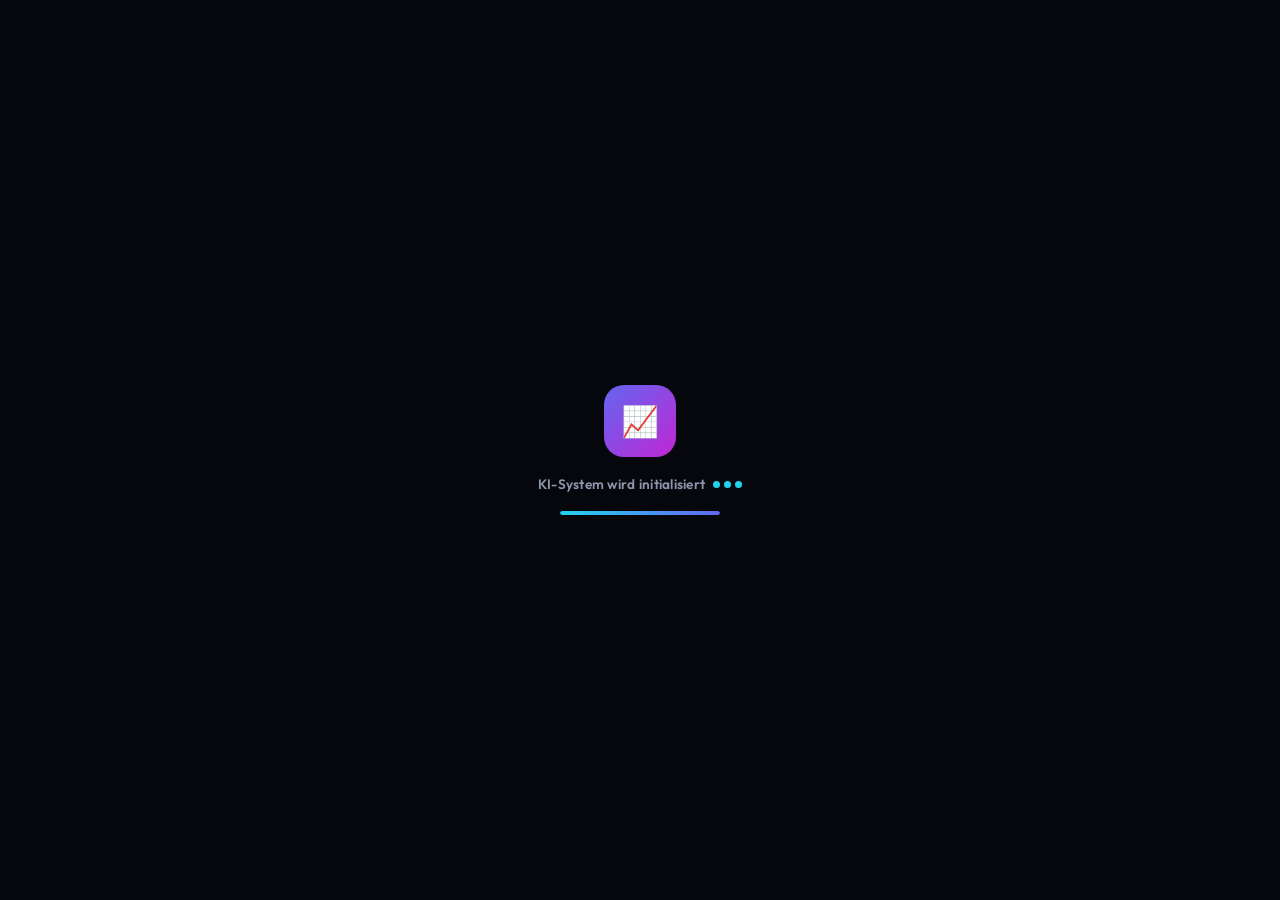
==== commit 47c9d577: "Add daily challenge, savings plan calculator, glossary and larger quiz - Tages-Challenge: 5 seeded p" ====
--- a/index.html
+++ b/index.html
@@ -6,17 +6,18 @@
 <title>Börsen-Ratespiel</title>
 <meta name="description" content="News, Wissen, Spiel & Musterdepot — dein Einstieg in die Börse, ganz ohne Risiko.">
 <meta name="theme-color" content="#06070d">
+<link rel="canonical" href="https://boersen-ratespiel.github.io/">
 
 <meta property="og:type" content="website">
 <meta property="og:locale" content="de_DE">
 <meta property="og:title" content="Börsen-Ratespiel">
 <meta property="og:description" content="News, Wissen, Spiel & Musterdepot — dein Einstieg in die Börse, ganz ohne Risiko.">
-<meta property="og:image" content="https://wm-predit.github.io/boersen-ratespiel/og-image.jpg">
-<meta property="og:url" content="https://wm-predit.github.io/boersen-ratespiel/">
+<meta property="og:image" content="https://boersen-ratespiel.github.io/og-image.jpg">
+<meta property="og:url" content="https://boersen-ratespiel.github.io/">
 <meta name="twitter:card" content="summary_large_image">
 <meta name="twitter:title" content="Börsen-Ratespiel">
 <meta name="twitter:description" content="News, Wissen, Spiel & Musterdepot — dein Einstieg in die Börse, ganz ohne Risiko.">
-<meta name="twitter:image" content="https://wm-predit.github.io/boersen-ratespiel/og-image.jpg">
+<meta name="twitter:image" content="https://boersen-ratespiel.github.io/og-image.jpg">
 
 <link rel="manifest" href="manifest.json">
 <link rel="icon" href="favicon.png">
@@ -25,8 +26,22 @@
 <meta name="apple-mobile-web-app-status-bar-style" content="black-translucent">
 <meta name="apple-mobile-web-app-title" content="Börsenspiel">
 <link rel="stylesheet" href="style.css">
+
+<script data-goatcounter="https://boersen-ratespiel.goatcounter.com/count" async src="//gc.zgo.at/count.js"></script>
 </head>
 <body>
+  <div id="bootSplash" class="boot-splash">
+    <div class="boot-badge">📈</div>
+    <div class="boot-text">KI-System wird initialisiert<span class="ai-typing-dots"><span></span><span></span><span></span></span></div>
+    <div class="boot-bar-track"><div class="boot-bar-fill"></div></div>
+  </div>
+  <script>
+    if (sessionStorage.getItem('boersenspiel_booted')) {
+      document.getElementById('bootSplash').style.display = 'none';
+    }
+  </script>
+
+  <div class="bg-grid" aria-hidden="true"></div>
   <div class="bg-glow" aria-hidden="true"></div>
   <div class="app">
     <header>
@@ -36,6 +51,14 @@
 
     <p class="menu-eyebrow">Wähle einen Bereich</p>
     <nav id="menu" class="menu">
+      <button class="menu-item accent-daily menu-featured" data-view="daily-view">
+        <span class="menu-icon">🗓️</span>
+        <span class="menu-text">
+          <span class="menu-label">Tages-Challenge <span class="menu-new">NEU</span></span>
+          <span id="dailyMenuSub" class="menu-sub">Neu: 5 Kursverläufe, für alle gleich</span>
+        </span>
+        <span class="menu-arrow">→</span>
+      </button>
       <button class="menu-item accent-blue" data-view="news-view">
         <span class="menu-icon">📰</span>
         <span class="menu-text">
@@ -68,35 +91,55 @@
         </span>
         <span class="menu-arrow">→</span>
       </button>
-      <button class="menu-item" disabled>
-        <span class="menu-icon">🔒</span>
-        <span class="menu-text">
-          <span class="menu-label">Weitere Spiele</span>
-          <span class="menu-sub">Bald verfügbar</span>
-        </span>
+      <button class="menu-item accent-sparplan" data-view="sparplan-view">
+        <span class="menu-icon">🌱</span>
+        <span class="menu-text">
+          <span class="menu-label">Sparplan-Rechner</span>
+          <span class="menu-sub">Was aus kleinen Beträgen werden kann</span>
+        </span>
+        <span class="menu-arrow">→</span>
+      </button>
+      <button class="menu-item accent-lexikon" data-view="lexikon-view">
+        <span class="menu-icon">📖</span>
+        <span class="menu-text">
+          <span class="menu-label">Börsen-Lexikon</span>
+          <span class="menu-sub">Fachbegriffe einfach erklärt</span>
+        </span>
+        <span class="menu-arrow">→</span>
       </button>
     </nav>
 
-    <section id="news-view" class="view hidden">
-      <button class="back-btn">← Zurück</button>
-
-      <div class="ticker">
+    <section id="news-view" class="view hidden" data-hash="news">
+      <button class="back-btn">← Zurück</button>
+
+      <div class="ticker" data-label="📰 AKTUELL">
         <div id="tickerTrack" class="ticker-track"></div>
       </div>
 
+      <p id="newsStatus" class="news-status hidden" role="status"></p>
+
+      <div id="newsAiFazit" class="ai-fazit"></div>
+
       <div id="newsTop" class="news-top"></div>
+
+      <div id="terminePanel" class="panel termine-panel hidden">
+        <h2>📅 Termine der nächsten 7 Tage</h2>
+        <div id="termineList" class="termine-days"></div>
+        <p id="termineNote" class="panel-note"></p>
+      </div>
 
       <div class="panel">
         <div class="depot-panel-head">
-          <h2>📰 Markt-News</h2>
+          <h2>📰 Meldungen</h2>
           <button id="newsShuffle" class="mini-btn">🔀 Neue Meldungen</button>
         </div>
         <ul id="newsList" class="info-list news-feed"></ul>
-        <p class="panel-note">Kurz zusammengefasst, damit du nicht alles selbst durchlesen musst. Keine Anlageberatung.</p>
-      </div>
-    </section>
-
-    <section id="learn-view" class="view hidden">
+        <div id="newsTerms" class="news-terms hidden"></div>
+        <p id="newsNote" class="panel-note"></p>
+      </div>
+    </section>
+
+    <section id="learn-view" class="view hidden" data-hash="lernen">
       <button class="back-btn">← Zurück</button>
 
       <div id="learnLevels" class="quiz-levels">
@@ -137,7 +180,7 @@
       </div>
     </section>
 
-    <section id="depot-view" class="view hidden">
+    <section id="depot-view" class="view hidden" data-hash="depot">
       <button class="back-btn">← Zurück</button>
 
       <div class="depot-hero">
@@ -151,6 +194,15 @@
         <div class="stat"><span class="label">Gesamt</span><span id="depotTotal" class="value">0 €</span></div>
       </div>
 
+      <button id="aiAdvisorBtn" class="ai-advisor-btn">
+        <span class="ai-advisor-icon">🤖</span>
+        <span class="ai-advisor-text">
+          <span class="ai-advisor-title">KI-Berater</span>
+          <span class="ai-advisor-sub">Lass dein Depot analysieren</span>
+        </span>
+        <span class="ai-advisor-arrow">→</span>
+      </button>
+
       <div class="panel depot-panel">
         <div class="depot-panel-head">
           <h2>💼 Musterdepot</h2>
@@ -161,10 +213,21 @@
         <p class="panel-note">Virtuelles Geld, fiktive Kurse (Random Walk) — kein echtes Marktdaten-Feed, keine Anlageberatung.</p>
       </div>
 
+      <div class="panel broker-cta">
+        <span class="broker-cta-badge">Werbung</span>
+        <h2 class="broker-cta-title">📈 Bereit für den nächsten Schritt?</h2>
+        <p class="broker-cta-text">Das Musterdepot ist reine Übung. Wenn du irgendwann echt investieren willst, kannst du dir hier kostenlos ein Depot bei einem Neobroker eröffnen.</p>
+        <div class="broker-cta-links">
+          <a href="https://www.traderepublic.com/" target="_blank" rel="noopener noreferrer sponsored" class="broker-cta-btn" data-goatcounter-click="broker-traderepublic">Trade Republic <span class="broker-cta-arrow">→</span></a>
+          <a href="https://de.scalable.capital/" target="_blank" rel="noopener noreferrer sponsored" class="broker-cta-btn" data-goatcounter-click="broker-scalablecapital">Scalable Capital <span class="broker-cta-arrow">→</span></a>
+        </div>
+        <p class="broker-cta-disclaimer">Partnerlinks: Meldest du dich über einen dieser Links an, erhalten wir ggf. eine Provision — für dich ändert sich nichts am Preis. Keine Anlageberatung, keine Empfehlung für einen bestimmten Anbieter.</p>
+      </div>
+
       <p class="hint depot-reset-hint">Etwas verklickt? <button id="depotReset" class="link-btn">Depot zurücksetzen</button></p>
     </section>
 
-    <section id="game-view" class="view hidden">
+    <section id="game-view" class="view hidden" data-hash="spiel">
       <button class="back-btn">← Zurück</button>
 
       <div class="stats">
@@ -191,6 +254,282 @@
       <p class="hint">Hinweis: Die Kursverläufe sind zufällig simuliert (kein echtes Marktdaten-Feed) — nur zum Üben deines Gefühls für Trends, Volatilität und Rauschen.</p>
     </section>
 
+    <section id="daily-view" class="view hidden" data-hash="challenge">
+      <button class="back-btn">← Zurück</button>
+
+      <div id="dailyPlay">
+        <div class="stats">
+          <div class="stat"><span class="label">Kurs</span><span id="dailyRound" class="value">1/5</span></div>
+          <div class="stat"><span class="label">Treffer</span><span id="dailyScore" class="value">0</span></div>
+          <div class="stat"><span class="label">Tage in Folge</span><span id="dailyStreak" class="value">0</span></div>
+        </div>
+
+        <div id="dailyDots" class="daily-dots" aria-hidden="true"></div>
+
+        <div class="chart-wrap">
+          <canvas id="dailyChart" width="800" height="360"></canvas>
+          <div id="dailyBanner" class="banner hidden"></div>
+        </div>
+
+        <div class="controls">
+          <button id="dailyUp" class="btn up">📈 Rauf</button>
+          <button id="dailyDown" class="btn down">📉 Runter</button>
+          <button id="dailyNext" class="btn next hidden">Nächster Kurs →</button>
+        </div>
+
+        <p class="hint">Jeden Tag 5 neue Kursverläufe — für alle Spieler gleich. Kein Zeitdruck, aber nur ein Versuch pro Tag. Die Kurse sind simuliert, keine echten Marktdaten.</p>
+      </div>
+
+      <div id="dailyResult" class="hidden">
+        <div class="panel result-panel">
+          <h2 id="dailyResultTitle">Geschafft!</h2>
+          <div id="dailyResultEmojis" class="daily-emojis"></div>
+          <p id="dailyResultSummary" class="panel-note"></p>
+          <div class="controls">
+            <button id="dailyShare" class="btn next" data-goatcounter-click="daily-share">📤 Ergebnis teilen</button>
+          </div>
+          <p id="dailyShareStatus" class="daily-share-status" role="status"></p>
+          <p id="dailyCountdown" class="panel-note"></p>
+        </div>
+        <p class="hint">Bis morgen: <a class="link-btn" href="#spiel" data-goto="game-view">im freien Spiel „Rauf oder Runter“ weiterüben</a></p>
+      </div>
+    </section>
+
+    <section id="sparplan-view" class="view hidden" data-hash="sparplan">
+      <button class="back-btn">← Zurück</button>
+
+      <div class="panel sp-panel">
+        <h2>🌱 Sparplan-Rechner</h2>
+        <p class="panel-note quiz-intro">Stell ein, wie viel du jeden Monat anlegst, und sieh, was daraus mit Zinseszins werden kann.</p>
+
+        <div class="sp-field">
+          <label for="spRate"><span>Monatliche Sparrate</span><output id="spRateOut" for="spRate">50 €</output></label>
+          <input type="range" id="spRate" min="10" max="1000" step="10" value="50">
+        </div>
+        <div class="sp-field">
+          <label for="spStart"><span>Startbetrag (einmalig)</span><output id="spStartOut" for="spStart">0 €</output></label>
+          <input type="range" id="spStart" min="0" max="20000" step="500" value="0">
+        </div>
+        <div class="sp-field">
+          <label for="spYears"><span>Laufzeit</span><output id="spYearsOut" for="spYears">20 Jahre</output></label>
+          <input type="range" id="spYears" min="1" max="40" step="1" value="20">
+        </div>
+        <div class="sp-field">
+          <label for="spReturn"><span>Angenommene Rendite pro Jahr</span><output id="spReturnOut" for="spReturn">5 %</output></label>
+          <input type="range" id="spReturn" min="0" max="10" step="0.5" value="5">
+        </div>
+        <label class="sp-check">
+          <input type="checkbox" id="spInflation">
+          <span>In heutiger Kaufkraft anzeigen (2 % Inflation pro Jahr abgezogen)</span>
+        </label>
+      </div>
+
+      <div class="depot-hero sp-hero">
+        <span id="spResultLabel" class="depot-hero-label">Nach 20 Jahren hättest du etwa</span>
+        <span id="spFinal" class="depot-hero-value">0 €</span>
+        <span id="spMultiple" class="depot-hero-return">0 %</span>
+      </div>
+
+      <div class="depot-substats">
+        <div class="stat"><span class="label">Eingezahlt</span><span id="spPaid" class="value">0 €</span></div>
+        <div class="stat"><span class="label">Wertzuwachs</span><span id="spGain" class="value">0 €</span></div>
+      </div>
+
+      <div class="chart-wrap sp-chart-wrap">
+        <canvas id="spChart" width="800" height="320" role="img" aria-label="Verlauf von Einzahlungen und Depotwert über die Laufzeit"></canvas>
+      </div>
+      <div class="sp-legend">
+        <span><i class="sp-swatch paid"></i> Eingezahlt</span>
+        <span><i class="sp-swatch gain"></i> Wert inkl. Zinseszins</span>
+      </div>
+
+      <div class="panel">
+        <h2>📊 Zwischenstände</h2>
+        <ul id="spMilestones" class="sp-milestones"></ul>
+        <p class="panel-note">Beispielrechnung mit gleichbleibender Rendite, monatlicher Einzahlung und monatlicher Verzinsung. Echte Kurse schwanken — auch Verluste sind möglich, eine bestimmte Rendite ist nie garantiert. Kosten und Steuern sind nicht berücksichtigt. Keine Anlageberatung. Was hinter den Begriffen steckt: <a class="link-btn" href="#lexikon" data-lex="sparplan">Sparplan</a>, <a class="link-btn" href="#lexikon" data-lex="zinseszins">Zinseszins</a>, <a class="link-btn" href="#lexikon" data-lex="cost-average">Cost-Average-Effekt</a>.</p>
+      </div>
+
+      <div class="panel broker-cta">
+        <span class="broker-cta-badge">Werbung</span>
+        <h2 class="broker-cta-title">🌱 Sparplan echt starten?</h2>
+        <p class="broker-cta-text">Viele Neobroker bieten ETF-Sparpläne schon ab kleinen Beträgen an. Wenn du soweit bist, kannst du hier ein Depot eröffnen.</p>
+        <div class="broker-cta-links">
+          <a href="https://www.traderepublic.com/" target="_blank" rel="noopener noreferrer sponsored" class="broker-cta-btn" data-goatcounter-click="broker-traderepublic-sparplan">Trade Republic <span class="broker-cta-arrow">→</span></a>
+          <a href="https://de.scalable.capital/" target="_blank" rel="noopener noreferrer sponsored" class="broker-cta-btn" data-goatcounter-click="broker-scalablecapital-sparplan">Scalable Capital <span class="broker-cta-arrow">→</span></a>
+        </div>
+        <p class="broker-cta-disclaimer">Partnerlinks: Meldest du dich über einen dieser Links an, erhalten wir ggf. eine Provision — für dich ändert sich nichts am Preis. Keine Anlageberatung, keine Empfehlung für einen bestimmten Anbieter oder ein bestimmtes Produkt.</p>
+      </div>
+
+      <p class="hint">Lieber erst üben? <a class="link-btn" href="#depot" data-goto="depot-view">Zum Musterdepot</a></p>
+    </section>
+
+    <section id="lexikon-view" class="view hidden" data-hash="lexikon">
+      <button class="back-btn">← Zurück</button>
+
+      <div class="panel lex-panel">
+        <h2>📖 Börsen-Lexikon</h2>
+        <input type="search" id="lexSearch" class="lex-search" placeholder="Begriff suchen, z. B. ETF oder Inflation" aria-label="Lexikon durchsuchen" autocomplete="off">
+        <p id="lexEmpty" class="panel-note hidden">Kein Begriff gefunden. Versuch es mit einem anderen Wort.</p>
+
+        <div id="lexList" class="lex-list">
+          <article class="lex-entry" id="lex-aktie" data-match="aktie">
+            <h3>Aktie</h3>
+            <p>Ein Anteilsschein an einem Unternehmen. Wer eine Aktie kauft, wird Miteigentümer: Er ist am Gewinn beteiligt (z. B. über die <a class="link-btn" href="#lexikon" data-lex="dividende">Dividende</a>) und darf auf der Hauptversammlung abstimmen. Steigt der Wert des Unternehmens, steigt meist auch der Kurs — umgekehrt genauso.</p>
+          </article>
+          <article class="lex-entry" id="lex-anleihe" data-match="anleihe,bond$,bonds$">
+            <h3>Anleihe</h3>
+            <p>Ein Kredit, den du einem Staat oder Unternehmen gibst. Dafür bekommst du in der Regel feste Zinsen (Kupon) und am Ende der Laufzeit dein Geld zurück — sofern der Schuldner zahlen kann. Steigen die Marktzinsen, fallen die Kurse bestehender Anleihen, weil neue Anleihen dann mehr Zins bieten.</p>
+          </article>
+          <article class="lex-entry" id="lex-arbeitsmarkt" data-match="arbeitslos,erwerbstätig,erwerbslos,beschäftigte,unemployment,employment">
+            <h3>Arbeitsmarktdaten</h3>
+            <p>Zahlen wie Erwerbstätige, Arbeitslosenquote oder neu geschaffene Stellen. Sie zeigen, wie gut die Wirtschaft läuft: Viele Jobs bedeuten meist mehr Einkommen und Konsum. Notenbanken beobachten den Arbeitsmarkt genau, weil ein sehr enger Arbeitsmarkt Löhne und damit Preise antreiben kann.</p>
+          </article>
+          <article class="lex-entry" id="lex-aussenhandel" data-match="außenhandel,export,import$,importe,trade balance">
+            <h3>Außenhandel</h3>
+            <p>Der Handel mit anderen Ländern: Exporte (Verkäufe ins Ausland) und Importe (Käufe aus dem Ausland). Für eine Exportnation wie Deutschland sind die Exportzahlen ein wichtiger Hinweis darauf, wie gefragt heimische Produkte weltweit sind.</p>
+          </article>
+          <article class="lex-entry" id="lex-baerenmarkt" data-match="bärenmarkt">
+            <h3>Bärenmarkt</h3>
+            <p>Eine längere Phase mit fallenden Kursen. Als Faustregel spricht man davon, wenn ein Index mehr als 20 % unter seinem letzten Hoch liegt. Das Bild: Der Bär schlägt mit der Tatze von oben nach unten. Das Gegenteil ist der <a class="link-btn" href="#lexikon" data-lex="bullenmarkt">Bullenmarkt</a>.</p>
+          </article>
+          <article class="lex-entry" id="lex-bip" data-match="bip$,bruttoinlandsprodukt,wirtschaftsleistung,gdp$">
+            <h3>Bruttoinlandsprodukt (BIP)</h3>
+            <p>Der Wert aller Waren und Dienstleistungen, die in einem Land in einem Zeitraum hergestellt werden. Das BIP ist das wichtigste Maß für die Wirtschaftsleistung. Schrumpft es zwei Quartale in Folge, spricht man oft von einer (technischen) Rezession.</p>
+          </article>
+          <article class="lex-entry" id="lex-blue-chip" data-match="">
+            <h3>Blue Chip</h3>
+            <p>Eine Aktie eines großen, etablierten und finanzstarken Unternehmens — typischerweise Mitglied in großen Indizes wie dem <a class="link-btn" href="#lexikon" data-lex="dax">DAX</a>. Der Name kommt vom Poker: Die blauen Chips hatten den höchsten Wert.</p>
+          </article>
+          <article class="lex-entry" id="lex-boerse" data-match="börse">
+            <h3>Börse</h3>
+            <p>Ein Marktplatz, auf dem Wertpapiere wie Aktien, Anleihen oder ETFs gehandelt werden. Der Preis (Kurs) entsteht aus Angebot und Nachfrage: Wollen mehr Menschen kaufen als verkaufen, steigt der Kurs. Die größte deutsche Börse ist die Frankfurter Wertpapierbörse mit dem Handelssystem Xetra.</p>
+          </article>
+          <article class="lex-entry" id="lex-broker" data-match="">
+            <h3>Broker</h3>
+            <p>Ein Anbieter, über den du Wertpapiere kaufen und verkaufen kannst — früher meist die Hausbank, heute oft günstige Online- oder Neobroker per App. Der Broker leitet deine <a class="link-btn" href="#lexikon" data-lex="order">Order</a> an die Börse weiter und verwahrt die Wertpapiere in deinem <a class="link-btn" href="#lexikon" data-lex="depot">Depot</a>.</p>
+          </article>
+          <article class="lex-entry" id="lex-bullenmarkt" data-match="bullenmarkt">
+            <h3>Bullenmarkt</h3>
+            <p>Eine längere Phase mit steigenden Kursen. Das Bild: Der Bulle stößt mit den Hörnern von unten nach oben. Das Gegenteil ist der <a class="link-btn" href="#lexikon" data-lex="baerenmarkt">Bärenmarkt</a>.</p>
+          </article>
+          <article class="lex-entry" id="lex-cost-average" data-match="">
+            <h3>Cost-Average-Effekt</h3>
+            <p>Wer regelmäßig einen festen Betrag investiert (z. B. per <a class="link-btn" href="#lexikon" data-lex="sparplan">Sparplan</a>), kauft bei niedrigen Kursen automatisch mehr Anteile und bei hohen weniger. Das glättet den durchschnittlichen Einstiegspreis und nimmt die Frage nach dem „richtigen Zeitpunkt" ab. Eine höhere Rendite ist damit aber nicht garantiert.</p>
+          </article>
+          <article class="lex-entry" id="lex-dax" data-match="dax$">
+            <h3>DAX</h3>
+            <p>Der Deutsche Aktienindex — der wichtigste deutsche <a class="link-btn" href="#lexikon" data-lex="index">Aktienindex</a>. Er enthält seit 2021 die 40 größten börsennotierten Unternehmen Deutschlands (vorher 30). Der DAX ist ein Performance-Index: Dividenden werden rechnerisch wieder angelegt.</p>
+          </article>
+          <article class="lex-entry" id="lex-depot" data-match="">
+            <h3>Depot</h3>
+            <p>Ein Konto, auf dem deine Wertpapiere verwahrt werden — so wie ein Girokonto für Geld. Ohne Depot kannst du keine Aktien oder ETFs kaufen. In der App kannst du das im <a class="link-btn" href="#depot" data-goto="depot-view">Musterdepot</a> ohne echtes Geld ausprobieren.</p>
+          </article>
+          <article class="lex-entry" id="lex-diversifikation" data-match="">
+            <h3>Diversifikation</h3>
+            <p>Risikostreuung: das Geld auf viele verschiedene Anlagen, Branchen und Länder verteilen, statt „alle Eier in einen Korb zu legen". Fällt eine Anlage stark, trifft das dann nur einen kleinen Teil des Vermögens. Ein einfacher Weg dazu ist ein breit gestreuter <a class="link-btn" href="#lexikon" data-lex="etf">ETF</a>.</p>
+          </article>
+          <article class="lex-entry" id="lex-dividende" data-match="dividende">
+            <h3>Dividende</h3>
+            <p>Der Teil des Gewinns, den ein Unternehmen an seine Aktionäre ausschüttet — meist einmal im Jahr, manche Unternehmen zahlen auch quartalsweise. Über die Höhe entscheidet die Hauptversammlung. Eine Dividende ist nie garantiert und kann gekürzt oder gestrichen werden.</p>
+          </article>
+          <article class="lex-entry" id="lex-erzeugerpreise" data-match="erzeugerpreis,producer price">
+            <h3>Erzeugerpreise</h3>
+            <p>Die Preise, die Hersteller für ihre Produkte verlangen, bevor diese im Handel landen. Steigen die Erzeugerpreise, kommt das oft mit etwas Verzögerung auch bei den Verbraucherpreisen an. Sie gelten deshalb als Frühindikator für die <a class="link-btn" href="#lexikon" data-lex="inflation">Inflation</a>.</p>
+          </article>
+          <article class="lex-entry" id="lex-etf" data-match="etf$,etfs$">
+            <h3>ETF</h3>
+            <p>Exchange Traded Fund — ein börsengehandelter <a class="link-btn" href="#lexikon" data-lex="fonds">Fonds</a>, der meist einfach einen <a class="link-btn" href="#lexikon" data-lex="index">Index</a> nachbildet, z. B. den <a class="link-btn" href="#lexikon" data-lex="msci-world">MSCI World</a>. Mit einem einzigen ETF-Anteil bist du an Hunderten Unternehmen beteiligt. ETFs sind meist deutlich günstiger als aktiv gemanagte Fonds (siehe <a class="link-btn" href="#lexikon" data-lex="ter">TER</a>).</p>
+          </article>
+          <article class="lex-entry" id="lex-ezb" data-match="ezb$,ecb$,europäische zentralbank,european central bank">
+            <h3>EZB (Europäische Zentralbank)</h3>
+            <p>Die Notenbank der Euro-Länder mit Sitz in Frankfurt am Main. Ihre wichtigste Aufgabe ist stabile Preise: Sie strebt mittelfristig eine <a class="link-btn" href="#lexikon" data-lex="inflation">Inflation</a> von 2 % an. Ihr wichtigstes Werkzeug sind die <a class="link-btn" href="#lexikon" data-lex="leitzins">Leitzinsen</a>. Das US-Gegenstück ist die Federal Reserve („Fed").</p>
+          </article>
+          <article class="lex-entry" id="lex-fonds" data-match="">
+            <h3>Fonds</h3>
+            <p>Ein großer Topf, in dem das Geld vieler Anleger gemeinsam angelegt wird — etwa in Aktien oder Anleihen. Bei aktiven Fonds wählt ein Fondsmanager die Wertpapiere aus, bei passiven Fonds (<a class="link-btn" href="#lexikon" data-lex="etf">ETFs</a>) wird einfach ein Index nachgebildet. Fondsvermögen ist Sondervermögen und bleibt auch geschützt, wenn die Fondsgesellschaft pleitegeht.</p>
+          </article>
+          <article class="lex-entry" id="lex-hebel" data-match="">
+            <h3>Hebel</h3>
+            <p>Hebelprodukte (z. B. Optionsscheine, Knock-out-Zertifikate, CFDs) verstärken die Bewegung eines Basiswerts. Bei einem Hebel von 5 wirkt ein Kursplus von 2 % ungefähr wie 10 % — ein Minus von 2 % aber ebenso wie −10 %. Totalverluste sind möglich; die meisten Privatanleger verlieren mit solchen Produkten Geld.</p>
+          </article>
+          <article class="lex-entry" id="lex-index" data-match="">
+            <h3>Index (Aktienindex)</h3>
+            <p>Eine Kennzahl, die die Entwicklung einer Gruppe von Aktien zusammenfasst — z. B. der <a class="link-btn" href="#lexikon" data-lex="dax">DAX</a> für große deutsche oder der <a class="link-btn" href="#lexikon" data-lex="msci-world">MSCI World</a> für große Unternehmen aus Industrieländern. Ein Index zeigt auf einen Blick, wie sich „der Markt" entwickelt.</p>
+          </article>
+          <article class="lex-entry" id="lex-inflation" data-match="inflation,verbraucherpreis,teuerung,consumer price,hicp$">
+            <h3>Inflation</h3>
+            <p>Der allgemeine Anstieg der Preise. Bei 2 % Inflation kostet ein Einkauf für 100 € nach einem Jahr etwa 102 € — dein Geld verliert also an Kaufkraft. Gemessen wird sie meist über den Verbraucherpreisindex. Deshalb zählt bei Geldanlagen die „Realrendite": Rendite minus Inflation.</p>
+          </article>
+          <article class="lex-entry" id="lex-kgv" data-match="">
+            <h3>KGV (Kurs-Gewinn-Verhältnis)</h3>
+            <p>Aktienkurs geteilt durch den Gewinn je Aktie. Ein KGV von 15 heißt: Du zahlst für das Unternehmen das 15-Fache seines Jahresgewinns. Ein niedriges KGV kann auf eine günstige Aktie hindeuten — oder darauf, dass der Markt schlechtere Zeiten erwartet. Verwandt ist das KBV (Kurs-Buchwert-Verhältnis).</p>
+          </article>
+          <article class="lex-entry" id="lex-leerverkauf" data-match="">
+            <h3>Leerverkauf (Short)</h3>
+            <p>Eine Wette auf fallende Kurse: Man leiht sich Aktien, verkauft sie sofort und hofft, sie später günstiger zurückkaufen und zurückgeben zu können. Steigt der Kurs stattdessen, ist der mögliche Verlust theoretisch unbegrenzt.</p>
+          </article>
+          <article class="lex-entry" id="lex-leitzins" data-match="leitzins,zinsentscheid,geldpolitik,interest rate,monetary policy">
+            <h3>Leitzins</h3>
+            <p>Der Zins, zu dem sich Geschäftsbanken bei der Zentralbank Geld leihen oder dort anlegen können. Im Euroraum legt ihn die <a class="link-btn" href="#lexikon" data-lex="ezb">EZB</a> fest. Hohe Leitzinsen verteuern Kredite und bremsen die <a class="link-btn" href="#lexikon" data-lex="inflation">Inflation</a>; niedrige beleben die Wirtschaft. Zinsentscheide bewegen oft die Börsen.</p>
+          </article>
+          <article class="lex-entry" id="lex-marktkapitalisierung" data-match="marktkapitalisierung,börsenwert">
+            <h3>Marktkapitalisierung</h3>
+            <p>Der Börsenwert eines Unternehmens: Aktienkurs × Anzahl aller Aktien. Viele Indizes gewichten ihre Mitglieder danach — große Unternehmen haben dann mehr Einfluss auf den Index als kleine. Der Streubesitz („Free Float") ist der Teil der Aktien, der frei an der Börse gehandelt wird.</p>
+          </article>
+          <article class="lex-entry" id="lex-msci-world" data-match="msci">
+            <h3>MSCI World</h3>
+            <p>Ein Aktienindex mit rund 1.400 großen und mittelgroßen Unternehmen aus 23 Industrieländern. Er ist einer der beliebtesten Indizes für ETF-Sparpläne. Wichtig: Schwellenländer wie China oder Indien sind nicht enthalten, und US-Unternehmen machen einen sehr großen Teil (rund 70 %) aus.</p>
+          </article>
+          <article class="lex-entry" id="lex-order" data-match="">
+            <h3>Order</h3>
+            <p>Ein Kauf- oder Verkaufsauftrag für ein Wertpapier. Eine Market-Order wird sofort zum nächsten verfügbaren Preis ausgeführt. Eine Limit-Order nur zu deinem Wunschpreis oder besser. Eine Stop-Loss-Order verkauft automatisch, wenn der Kurs unter eine festgelegte Marke fällt — um Verluste zu begrenzen.</p>
+          </article>
+          <article class="lex-entry" id="lex-rebalancing" data-match="">
+            <h3>Rebalancing</h3>
+            <p>Das regelmäßige Zurücksetzen des Depots auf die ursprünglich geplante Aufteilung. Beispiel: Geplant sind 70 % Aktien und 30 % Anleihen. Nach einem guten Aktienjahr sind es 80/20 — dann werden Aktien verkauft oder Anleihen nachgekauft, bis wieder 70/30 erreicht ist.</p>
+          </article>
+          <article class="lex-entry" id="lex-rendite" data-match="rendite">
+            <h3>Rendite</h3>
+            <p>Der Ertrag einer Geldanlage, meist in Prozent pro Jahr angegeben — also Kursgewinne plus Zinsen oder Dividenden. Grundregel: Höhere Renditechancen gehen fast immer mit höherem Risiko einher. Wichtig ist auch die Rendite nach Kosten, Steuern und <a class="link-btn" href="#lexikon" data-lex="inflation">Inflation</a>.</p>
+          </article>
+          <article class="lex-entry" id="lex-sparerpauschbetrag" data-match="">
+            <h3>Sparerpauschbetrag</h3>
+            <p>In Deutschland bleiben Kapitalerträge (Zinsen, Dividenden, Kursgewinne) bis 1.000 € pro Person und Jahr steuerfrei (Ehepaare: 2.000 €, Stand seit 2023). Damit das automatisch klappt, erteilt man seiner Bank oder seinem Broker einen Freistellungsauftrag. Darüber fällt Abgeltungsteuer an (25 % plus Solidaritätszuschlag, ggf. Kirchensteuer).</p>
+          </article>
+          <article class="lex-entry" id="lex-sparplan" data-match="">
+            <h3>Sparplan</h3>
+            <p>Du investierst regelmäßig, z. B. monatlich, einen festen Betrag in einen ETF, Fonds oder eine Aktie. Das geht bei vielen Brokern schon mit kleinen Beträgen und nutzt den <a class="link-btn" href="#lexikon" data-lex="cost-average">Cost-Average-Effekt</a> und den <a class="link-btn" href="#lexikon" data-lex="zinseszins">Zinseszins</a>. Rechne es im <a class="link-btn" href="#sparplan" data-goto="sparplan-view">Sparplan-Rechner</a> durch.</p>
+          </article>
+          <article class="lex-entry" id="lex-spread" data-match="">
+            <h3>Spread</h3>
+            <p>Der Unterschied zwischen Kaufkurs (Briefkurs, „Ask") und Verkaufskurs (Geldkurs, „Bid"). Kaufst und verkaufst du sofort wieder, verlierst du genau diesen Spread. Bei viel gehandelten Wertpapieren ist er klein, bei wenig gehandelten größer.</p>
+          </article>
+          <article class="lex-entry" id="lex-tagesgeld" data-match="tagesgeld">
+            <h3>Tagesgeld</h3>
+            <p>Ein verzinstes Konto, über das du jederzeit verfügen kannst. Guthaben bis 100.000 € pro Person und Bank sind in der EU über die gesetzliche Einlagensicherung geschützt. Gut für den Notgroschen — die Zinsen liegen aber oft nur in der Nähe der <a class="link-btn" href="#lexikon" data-lex="inflation">Inflation</a> oder darunter.</p>
+          </article>
+          <article class="lex-entry" id="lex-ter" data-match="">
+            <h3>TER (Gesamtkostenquote)</h3>
+            <p>Total Expense Ratio: die laufenden jährlichen Kosten eines Fonds oder ETFs in Prozent, die automatisch aus dem Fondsvermögen entnommen werden. Breite ETFs liegen oft bei 0,1–0,3 %, aktive Fonds häufig bei 1–2 %. Wie gut ein ETF seinen Index tatsächlich abbildet, zeigt die Tracking Difference.</p>
+          </article>
+          <article class="lex-entry" id="lex-thesaurierend" data-match="">
+            <h3>Thesaurierend / Ausschüttend</h3>
+            <p>Ein ausschüttender Fonds zahlt Dividenden und Zinsen an dich aus. Ein thesaurierender legt sie automatisch wieder an — gut für den <a class="link-btn" href="#lexikon" data-lex="zinseszins">Zinseszins</a>. In Deutschland wird bei thesaurierenden Fonds jährlich trotzdem eine kleine „Vorabpauschale" versteuert, soweit sie nicht vom <a class="link-btn" href="#lexikon" data-lex="sparerpauschbetrag">Sparerpauschbetrag</a> gedeckt ist.</p>
+          </article>
+          <article class="lex-entry" id="lex-volatilitaet" data-match="volatilität,volatility">
+            <h3>Volatilität</h3>
+            <p>Wie stark ein Kurs schwankt, gemessen meist als Standardabweichung der Renditen. Eine volatile Aktie macht große Sprünge nach oben und unten, eine wenig volatile verläuft ruhiger. Im Spiel <a class="link-btn" href="#spiel" data-goto="game-view">Rauf oder Runter</a> kannst du das Rauschen selbst erleben.</p>
+          </article>
+          <article class="lex-entry" id="lex-zinseszins" data-match="">
+            <h3>Zinseszins</h3>
+            <p>Erträge werfen selbst wieder Erträge ab. Beispiel: 1.000 € bei 5 % pro Jahr werden nach einem Jahr 1.050 €, im zweiten Jahr gibt es 5 % auf 1.050 € — also 52,50 €. Je länger die Laufzeit, desto stärker wirkt der Effekt. Probiere es im <a class="link-btn" href="#sparplan" data-goto="sparplan-view">Sparplan-Rechner</a> aus.</p>
+          </article>
+        </div>
+
+        <p class="panel-note">Vereinfachte Erklärungen zum Lernen, Stand 2026 — keine Anlage- oder Steuerberatung.</p>
+      </div>
+    </section>
+
     <footer class="app-footer">
       <a href="impressum.html">Impressum</a>
       <a href="datenschutz.html">Datenschutz</a>
@@ -198,7 +537,7 @@
   </div>
 
   <div id="confirmModal" class="modal-overlay hidden">
-    <div class="modal-panel">
+    <div class="modal-panel" role="alertdialog" aria-modal="true" aria-describedby="confirmModalText">
       <p id="confirmModalText"></p>
       <div class="controls">
         <button id="confirmModalCancel" class="mini-btn">Abbrechen</button>
@@ -207,6 +546,18 @@
     </div>
   </div>
 
+  <div id="aiModal" class="modal-overlay hidden">
+    <div class="modal-panel ai-panel" role="dialog" aria-modal="true" aria-label="KI-Berater">
+      <div class="ai-chat-header">
+        <span class="ai-avatar">🤖</span>
+        <span class="ai-chat-title">KI-Berater</span>
+        <button id="aiModalClose" class="ai-close" aria-label="Schließen">✕</button>
+      </div>
+      <div id="aiChatBody" class="ai-chat-body"></div>
+      <p class="ai-disclaimer">Regelbasierte Analyse deines simulierten Depots, keine echte Anlageberatung.</p>
+    </div>
+  </div>
+
   <script src="script.js"></script>
 </body>
 </html>
--- a/style.css
+++ b/style.css
@@ -22,6 +22,8 @@
   --purple: #a78bfa;
   --purple-2: #c026d3;
   --accent: #6366f1;
+  --ai: #22d3ee;
+  --ai-2: #0891b2;
   --shadow: 0 20px 50px -20px rgba(0, 0, 0, 0.6);
 }
 
@@ -51,6 +53,25 @@
     radial-gradient(560px circle at 100% 10%, rgba(217, 70, 239, 0.22), transparent 55%),
     radial-gradient(700px circle at 50% 120%, rgba(16, 185, 129, 0.16), transparent 60%);
   animation: drift 18s ease-in-out infinite alternate;
+}
+
+.bg-grid {
+  position: fixed;
+  inset: 0;
+  z-index: 0;
+  pointer-events: none;
+  background-image:
+    linear-gradient(rgba(34, 211, 238, 0.14) 1px, transparent 1px),
+    linear-gradient(90deg, rgba(34, 211, 238, 0.14) 1px, transparent 1px);
+  background-size: 46px 46px;
+  mask-image: radial-gradient(ellipse 90% 70% at 50% 0%, #000 50%, transparent 100%);
+  -webkit-mask-image: radial-gradient(ellipse 90% 70% at 50% 0%, #000 50%, transparent 100%);
+  animation: gridDrift 30s linear infinite;
+}
+
+@keyframes gridDrift {
+  from { background-position: 0 0, 0 0; }
+  to { background-position: 42px 42px, 42px 42px; }
 }
 
 @keyframes drift {
@@ -503,7 +524,7 @@
 }
 
 .ticker::before {
-  content: '🔴 LIVE';
+  content: attr(data-label);
   position: absolute;
   left: 0;
   top: 0;
@@ -522,12 +543,14 @@
 .ticker-track {
   display: inline-block;
   white-space: nowrap;
-  padding-left: 90px;
+  padding-left: 116px;
   font-size: 0.78rem;
   font-weight: 600;
   color: var(--text);
-  animation: tickerScroll 30s linear infinite;
-}
+  animation: tickerScroll 60s linear infinite;
+}
+
+.ticker:hover .ticker-track { animation-play-state: paused; }
 
 @keyframes tickerScroll {
   from { transform: translateX(0); }
@@ -600,6 +623,72 @@
   opacity: 0.9;
 }
 
+.news-chip.category[data-cat="Markt"] { background: rgba(96, 165, 250, 0.18); color: var(--blue); }
+.news-chip.category[data-cat="Politik"] { background: rgba(167, 139, 250, 0.18); color: var(--purple); }
+.news-chip.category[data-cat="Unternehmen"] { background: rgba(52, 211, 153, 0.16); color: var(--green); }
+.news-chip.category[data-cat="Trend"] { background: rgba(250, 204, 21, 0.16); color: #facc15; }
+.news-chip.category[data-cat="Geldpolitik"] { background: rgba(167, 139, 250, 0.18); color: var(--purple); }
+.news-chip.category[data-cat="Preise"] { background: rgba(250, 204, 21, 0.16); color: #facc15; }
+.news-chip.category[data-cat="Konjunktur"] { background: rgba(96, 165, 250, 0.18); color: var(--blue); }
+.news-chip.category[data-cat="Arbeit"] { background: rgba(52, 211, 153, 0.16); color: var(--green); }
+.news-chip.category[data-cat="Wirtschaft"] { background: rgba(255, 255, 255, 0.08); color: var(--muted); }
+
+.news-lang {
+  display: inline-block;
+  padding: 1px 6px;
+  border-radius: 6px;
+  border: 1px solid var(--panel-border);
+  font-size: 0.62rem;
+  font-weight: 800;
+  letter-spacing: 0.04em;
+  vertical-align: 1px;
+}
+
+.news-status {
+  margin: 0 0 16px;
+  padding: 10px 14px;
+  border-radius: 12px;
+  border: 1px solid rgba(250, 204, 21, 0.35);
+  background: rgba(250, 204, 21, 0.1);
+  color: #fde68a;
+  font-size: 0.8rem;
+  line-height: 1.4;
+}
+
+.news-loading {
+  margin: 0;
+  color: var(--muted);
+  font-size: 0.9rem;
+  text-align: center;
+}
+
+.news-source {
+  display: block;
+  margin-top: 4px;
+  color: var(--muted);
+  font-size: 0.72rem;
+}
+
+.news-source.example { color: #fde68a; }
+
+.news-source a,
+.panel-note a {
+  color: var(--blue);
+  text-decoration: none;
+}
+
+.news-source a:hover,
+.panel-note a:hover { text-decoration: underline; }
+
+a.info-headline,
+a.news-top-link {
+  color: inherit;
+  text-decoration: none;
+}
+
+a.info-headline:hover,
+a.news-top-link:hover { text-decoration: underline; text-underline-offset: 3px; }
+
 .news-feed li {
   animation: fadeInUp 0.3s ease both;
 }
@@ -607,6 +696,89 @@
 .news-feed li:nth-child(1) { animation-delay: 0.05s; }
 .news-feed li:nth-child(2) { animation-delay: 0.1s; }
 .news-feed li:nth-child(3) { animation-delay: 0.15s; }
+
+/* Termine (Wochenvorschau) */
+
+.termine-panel { margin-bottom: 16px; }
+
+.termine-days {
+  display: flex;
+  flex-direction: column;
+  gap: 14px;
+}
+
+.termine-day-label {
+  margin: 0 0 6px;
+  font-size: 0.78rem;
+  font-weight: 800;
+  letter-spacing: 0.04em;
+  text-transform: uppercase;
+  color: var(--muted);
+}
+
+.termine-day.today .termine-day-label { color: var(--blue); }
+
+.termine-list {
+  list-style: none;
+  margin: 0;
+  padding: 0;
+  display: flex;
+  flex-direction: column;
+  gap: 4px;
+}
+
+.termine-list li {
+  display: flex;
+  gap: 12px;
+  padding: 10px 14px;
+  border-left: 3px solid var(--panel-border);
+  border-radius: 0 12px 12px 0;
+  background: rgba(255, 255, 255, 0.03);
+}
+
+.termine-list li.key { border-left-color: #facc15; }
+
+.termine-time {
+  flex: 0 0 3.2em;
+  font-weight: 800;
+  font-size: 0.85rem;
+  font-variant-numeric: tabular-nums;
+  color: var(--text);
+}
+
+.termine-body {
+  display: flex;
+  flex-direction: column;
+  gap: 2px;
+  min-width: 0;
+}
+
+.termine-title {
+  font-weight: 700;
+  font-size: 0.9rem;
+  line-height: 1.35;
+  overflow-wrap: anywhere;
+}
+
+.termine-key {
+  display: inline-block;
+  font-size: 0.62rem;
+  font-weight: 800;
+  padding: 1px 7px;
+  border-radius: 999px;
+  background: rgba(250, 204, 21, 0.16);
+  color: #facc15;
+  vertical-align: 1px;
+  white-space: nowrap;
+}
+
+.termine-sub {
+  color: var(--muted);
+  font-size: 0.8rem;
+  line-height: 1.4;
+}
+
+.termine-body .news-source { margin-top: 2px; }
 
 /* Musterdepot */
 
@@ -781,6 +953,60 @@
 }
 
 .depot-reset-hint { margin-top: 14px; }
+
+/* Musterdepot: Broker-Empfehlung (Werbung/Partnerlinks) */
+
+.broker-cta {
+  position: relative;
+  margin-top: 14px;
+  background: linear-gradient(135deg, rgba(52, 211, 153, 0.12), rgba(16, 185, 129, 0.06));
+  border: 1px solid rgba(52, 211, 153, 0.3);
+}
+
+.broker-cta-badge {
+  position: absolute;
+  top: 14px;
+  right: 16px;
+  font-size: 0.68rem;
+  font-weight: 700;
+  text-transform: uppercase;
+  letter-spacing: 0.06em;
+  color: var(--muted);
+  background: rgba(255, 255, 255, 0.08);
+  padding: 3px 8px;
+  border-radius: 999px;
+}
+
+.broker-cta-title { margin: 0 0 8px; padding-right: 70px; }
+.broker-cta-text { margin: 0 0 14px; color: var(--muted); }
+
+.broker-cta-links {
+  display: flex;
+  flex-wrap: wrap;
+  gap: 10px;
+  margin-bottom: 12px;
+}
+
+.broker-cta-btn {
+  display: inline-flex;
+  align-items: center;
+  gap: 6px;
+  background: rgba(52, 211, 153, 0.18);
+  border: 1px solid rgba(52, 211, 153, 0.4);
+  color: var(--text);
+  font-weight: 700;
+  font-size: 0.85rem;
+  text-decoration: none;
+  padding: 10px 16px;
+  border-radius: 12px;
+  transition: transform 0.15s ease, background 0.15s ease;
+}
+
+.broker-cta-btn:hover { background: rgba(52, 211, 153, 0.28); transform: translateY(-1px); }
+.broker-cta-btn:active { transform: translateY(0) scale(0.97); }
+.broker-cta-arrow { color: var(--green); }
+
+.broker-cta-disclaimer { margin: 0; font-size: 0.72rem; color: var(--muted); }
 
 /* Lernen: Quiz */
 
@@ -961,6 +1187,247 @@
 
 .app-footer a:hover { color: var(--text); text-decoration: underline; }
 
+/* Boot-Splash */
+
+.boot-splash {
+  position: fixed;
+  inset: 0;
+  z-index: 300;
+  display: flex;
+  flex-direction: column;
+  align-items: center;
+  justify-content: center;
+  gap: 18px;
+  background: var(--bg);
+  transition: opacity 0.5s ease;
+}
+
+.boot-splash.hide { opacity: 0; pointer-events: none; }
+
+.boot-badge {
+  width: 72px;
+  height: 72px;
+  border-radius: 20px;
+  background: linear-gradient(135deg, var(--blue-2), var(--purple-2));
+  display: flex;
+  align-items: center;
+  justify-content: center;
+  font-size: 1.9rem;
+  box-shadow: 0 0 0 0 rgba(34, 211, 238, 0.5);
+  animation: bootPulse 1.6s ease-in-out infinite;
+}
+
+@keyframes bootPulse {
+  0% { box-shadow: 0 0 0 0 rgba(34, 211, 238, 0.5); }
+  70% { box-shadow: 0 0 0 22px rgba(34, 211, 238, 0); }
+  100% { box-shadow: 0 0 0 0 rgba(34, 211, 238, 0); }
+}
+
+.boot-text {
+  display: flex;
+  align-items: center;
+  gap: 8px;
+  color: var(--muted);
+  font-size: 0.85rem;
+  font-weight: 600;
+  letter-spacing: 0.02em;
+}
+
+.boot-text .ai-typing-dots span { background: var(--ai); }
+
+.boot-bar-track {
+  width: 160px;
+  height: 4px;
+  border-radius: 4px;
+  background: rgba(255, 255, 255, 0.08);
+  overflow: hidden;
+}
+
+.boot-bar-fill {
+  height: 100%;
+  width: 0%;
+  border-radius: 4px;
+  background: linear-gradient(90deg, var(--ai), var(--blue-2));
+  animation: bootFill 1.1s ease forwards;
+}
+
+@keyframes bootFill {
+  to { width: 100%; }
+}
+
+/* KI-Berater */
+
+.ai-advisor-btn {
+  display: flex;
+  align-items: center;
+  gap: 14px;
+  width: 100%;
+  background: linear-gradient(135deg, rgba(34, 211, 238, 0.14), rgba(8, 145, 178, 0.08));
+  border: 1px solid rgba(34, 211, 238, 0.35);
+  border-radius: 18px;
+  padding: 14px 18px;
+  margin-bottom: 16px;
+  color: var(--text);
+  font-family: inherit;
+  text-align: left;
+  cursor: pointer;
+  position: relative;
+  overflow: hidden;
+  transition: transform 0.15s ease, border-color 0.15s ease;
+}
+
+.ai-advisor-btn::before {
+  content: '';
+  position: absolute;
+  inset: -2px;
+  border-radius: 20px;
+  padding: 2px;
+  background: conic-gradient(from 0deg, var(--ai), transparent 30%, var(--ai), transparent 60%, var(--ai));
+  -webkit-mask: linear-gradient(#000 0 0) content-box, linear-gradient(#000 0 0);
+  -webkit-mask-composite: xor;
+  mask-composite: exclude;
+  opacity: 0.5;
+  animation: aiGlowSpin 4s linear infinite;
+  pointer-events: none;
+}
+
+@keyframes aiGlowSpin {
+  to { transform: rotate(360deg); }
+}
+
+.ai-advisor-btn:hover { transform: translateY(-2px); border-color: rgba(34, 211, 238, 0.6); }
+.ai-advisor-btn:active { transform: translateY(0) scale(0.98); }
+
+.ai-advisor-icon {
+  flex-shrink: 0;
+  display: flex;
+  align-items: center;
+  justify-content: center;
+  width: 44px;
+  height: 44px;
+  border-radius: 14px;
+  font-size: 1.3rem;
+  background: rgba(34, 211, 238, 0.16);
+}
+
+.ai-advisor-text { flex: 1; display: flex; flex-direction: column; gap: 2px; }
+.ai-advisor-title { font-weight: 700; font-size: 0.98rem; color: var(--ai); }
+.ai-advisor-sub { font-size: 0.78rem; color: var(--muted); }
+.ai-advisor-arrow { color: var(--ai); font-size: 1.1rem; }
+
+.ai-panel {
+  max-width: 420px;
+  display: flex;
+  flex-direction: column;
+  max-height: 80vh;
+}
+
+.ai-chat-header {
+  display: flex;
+  align-items: center;
+  gap: 10px;
+  margin-bottom: 14px;
+}
+
+.ai-avatar {
+  width: 36px;
+  height: 36px;
+  border-radius: 50%;
+  background: linear-gradient(135deg, var(--ai), var(--ai-2));
+  display: flex;
+  align-items: center;
+  justify-content: center;
+  font-size: 1.05rem;
+  flex-shrink: 0;
+}
+
+.ai-chat-title { font-weight: 800; flex: 1; }
+
+.ai-close {
+  background: rgba(255, 255, 255, 0.08);
+  border: none;
+  color: var(--text);
+  width: 28px;
+  height: 28px;
+  border-radius: 50%;
+  cursor: pointer;
+  font-size: 0.85rem;
+}
+
+.ai-chat-body {
+  display: flex;
+  flex-direction: column;
+  gap: 10px;
+  overflow-y: auto;
+  min-height: 100px;
+}
+
+.ai-bubble {
+  background: rgba(34, 211, 238, 0.1);
+  border: 1px solid rgba(34, 211, 238, 0.25);
+  border-radius: 14px 14px 14px 4px;
+  padding: 12px 14px;
+  font-size: 0.88rem;
+  line-height: 1.5;
+  align-self: flex-start;
+  max-width: 100%;
+  animation: aiBubbleIn 0.25s cubic-bezier(.2,.8,.2,1) both;
+}
+
+@keyframes aiBubbleIn {
+  from { opacity: 0; transform: translateY(6px) scale(0.97); }
+  to { opacity: 1; transform: translateY(0) scale(1); }
+}
+
+.ai-typing-bubble { padding: 14px 18px; }
+
+.ai-typing-dots { display: inline-flex; gap: 4px; }
+
+.ai-typing-dots span {
+  width: 7px;
+  height: 7px;
+  border-radius: 50%;
+  background: var(--ai);
+  animation: aiTypingBounce 1.2s ease-in-out infinite;
+}
+
+.ai-typing-dots span:nth-child(2) { animation-delay: 0.15s; }
+.ai-typing-dots span:nth-child(3) { animation-delay: 0.3s; }
+
+@keyframes aiTypingBounce {
+  0%, 60%, 100% { transform: translateY(0); opacity: 0.5; }
+  30% { transform: translateY(-5px); opacity: 1; }
+}
+
+.ai-disclaimer {
+  margin: 14px 0 0;
+  font-size: 0.68rem;
+  color: var(--muted);
+  text-align: center;
+}
+
+.ai-fazit {
+  background: rgba(34, 211, 238, 0.08);
+  border: 1px solid rgba(34, 211, 238, 0.25);
+  border-radius: 12px;
+  padding: 10px 14px;
+  margin-bottom: 14px;
+  font-size: 0.82rem;
+  color: var(--text);
+  line-height: 1.5;
+}
+
+.ai-badge {
+  display: inline-block;
+  background: linear-gradient(135deg, var(--ai), var(--ai-2));
+  color: #052228;
+  font-weight: 800;
+  font-size: 0.68rem;
+  padding: 3px 9px;
+  border-radius: 999px;
+  margin-right: 8px;
+}
+
 /* Confetti */
 
 .confetti-piece {
@@ -976,6 +1443,271 @@
   to { transform: translateY(110vh) rotate(540deg); opacity: 0.9; }
 }
 
+/* Menü: neue Bereiche */
+
+.menu .menu-item:nth-child(5) { animation-delay: 0.33s; }
+.menu .menu-item:nth-child(6) { animation-delay: 0.4s; }
+.menu .menu-item:nth-child(7) { animation-delay: 0.47s; }
+
+.menu-item.accent-daily .menu-icon { background: linear-gradient(135deg, rgba(250,204,21,0.4), rgba(251,113,133,0.3)); }
+.menu-item.accent-sparplan .menu-icon { background: linear-gradient(135deg, rgba(52,211,153,0.35), rgba(96,165,250,0.25)); }
+.menu-item.accent-lexikon .menu-icon { background: linear-gradient(135deg, rgba(96,165,250,0.3), rgba(167,139,250,0.3)); }
+
+.menu-item.menu-featured {
+  border-color: rgba(250, 204, 21, 0.35);
+  background: linear-gradient(135deg, rgba(250, 204, 21, 0.09), rgba(251, 113, 133, 0.06));
+}
+.menu-item.menu-featured:not(:disabled):hover { border-color: rgba(250, 204, 21, 0.6); }
+
+.menu-new {
+  display: inline-block;
+  vertical-align: 2px;
+  margin-left: 6px;
+  padding: 2px 7px;
+  border-radius: 999px;
+  background: #facc15;
+  color: #1a1400;
+  font-size: 0.62rem;
+  font-weight: 800;
+  letter-spacing: 0.05em;
+}
+
+/* Tages-Challenge */
+
+.daily-dots {
+  display: flex;
+  justify-content: center;
+  gap: 8px;
+  margin: -6px 0 14px;
+}
+
+.daily-dot {
+  width: 12px;
+  height: 12px;
+  border-radius: 4px;
+  background: rgba(255, 255, 255, 0.1);
+  border: 1px solid var(--panel-border);
+  transition: background 0.2s ease, transform 0.2s ease;
+}
+.daily-dot.current { border-color: #facc15; transform: scale(1.15); }
+.daily-dot.hit { background: var(--green); border-color: var(--green); }
+.daily-dot.miss { background: var(--red); border-color: var(--red); }
+
+.daily-emojis {
+  font-size: 2.2rem;
+  letter-spacing: 0.12em;
+  margin: 6px 0 4px;
+}
+
+.daily-share-status {
+  margin: 12px 0 0;
+  font-size: 0.85rem;
+  color: var(--green);
+  white-space: pre-line;
+}
+.daily-share-status:empty { display: none; }
+
+/* Sparplan-Rechner */
+
+.sp-panel { margin-bottom: 14px; }
+
+.sp-field { margin-bottom: 16px; }
+
+.sp-field label {
+  display: flex;
+  justify-content: space-between;
+  align-items: baseline;
+  gap: 12px;
+  font-size: 0.88rem;
+  font-weight: 600;
+  margin-bottom: 6px;
+}
+
+.sp-field output {
+  font-weight: 800;
+  font-size: 1rem;
+  color: var(--green);
+  font-variant-numeric: tabular-nums;
+}
+
+.sp-field input[type="range"] {
+  width: 100%;
+  accent-color: var(--green);
+  height: 28px;
+  margin: 0;
+}
+
+.sp-check {
+  display: flex;
+  align-items: flex-start;
+  gap: 10px;
+  font-size: 0.85rem;
+  color: var(--muted);
+  cursor: pointer;
+}
+.sp-check input { accent-color: var(--green); width: 18px; height: 18px; margin: 1px 0 0; flex-shrink: 0; }
+
+.sp-hero .depot-hero-label { text-transform: none; letter-spacing: 0; font-size: 0.85rem; }
+
+.sp-chart-wrap { margin-bottom: 8px; }
+
+.sp-legend {
+  display: flex;
+  justify-content: center;
+  flex-wrap: wrap;
+  gap: 6px 18px;
+  font-size: 0.78rem;
+  color: var(--muted);
+  margin-bottom: 18px;
+}
+
+.sp-swatch {
+  display: inline-block;
+  width: 10px;
+  height: 10px;
+  border-radius: 3px;
+  margin-right: 4px;
+  vertical-align: -1px;
+}
+.sp-swatch.paid { background: var(--blue); }
+.sp-swatch.gain { background: var(--green); }
+
+.sp-milestones {
+  list-style: none;
+  margin: 0;
+  padding: 0;
+  display: flex;
+  flex-direction: column;
+  gap: 6px;
+}
+
+.sp-milestones li {
+  display: grid;
+  grid-template-columns: 5.5em 1fr;
+  grid-template-rows: auto auto;
+  column-gap: 12px;
+  padding: 10px 14px;
+  border-radius: 12px;
+  background: rgba(255, 255, 255, 0.03);
+}
+
+.sp-ms-year { grid-row: 1 / 3; align-self: center; font-weight: 700; color: var(--muted); font-size: 0.85rem; }
+.sp-ms-value { font-weight: 800; font-variant-numeric: tabular-nums; }
+.sp-ms-paid { font-size: 0.78rem; color: var(--muted); font-variant-numeric: tabular-nums; }
+
+.sp-panel ~ .broker-cta { margin-top: 16px; }
+
+/* Lexikon */
+
+.lex-search {
+  width: 100%;
+  padding: 13px 16px;
+  border-radius: 12px;
+  border: 1px solid var(--panel-border);
+  background: rgba(255, 255, 255, 0.05);
+  color: var(--text);
+  font-family: inherit;
+  font-size: 1rem;
+  margin-bottom: 14px;
+}
+.lex-search::placeholder { color: var(--muted); }
+.lex-search:focus { outline: none; border-color: rgba(96, 165, 250, 0.6); }
+
+.lex-list {
+  display: flex;
+  flex-direction: column;
+  gap: 6px;
+}
+
+.lex-entry {
+  padding: 12px 14px;
+  border-left: 3px solid var(--blue);
+  border-radius: 0 12px 12px 0;
+  background: rgba(255, 255, 255, 0.03);
+  scroll-margin: 90px;
+}
+
+.lex-entry h3 { margin: 0 0 4px; font-size: 1rem; font-weight: 800; }
+.lex-entry p { margin: 0; color: var(--muted); font-size: 0.88rem; line-height: 1.55; }
+a.link-btn { display: inline; }
+.lex-entry .link-btn { text-decoration-color: rgba(96, 165, 250, 0.5); text-underline-offset: 2px; }
+
+.lex-entry.lex-highlight { animation: lexHighlight 2.4s ease; }
+
+@keyframes lexHighlight {
+  0%, 40% { background: rgba(250, 204, 21, 0.16); border-left-color: #facc15; }
+  100% { background: rgba(255, 255, 255, 0.03); border-left-color: var(--blue); }
+}
+
+/* Lexikon-Verweise in News und Quiz */
+
+.news-terms {
+  display: flex;
+  flex-wrap: wrap;
+  align-items: center;
+  gap: 6px;
+  margin-top: 12px;
+}
+
+.news-terms-label { font-size: 0.78rem; color: var(--muted); font-weight: 700; margin-right: 2px; }
+
+.news-term {
+  background: rgba(96, 165, 250, 0.12);
+  border: 1px solid rgba(96, 165, 250, 0.3);
+  color: var(--blue);
+  border-radius: 999px;
+  padding: 4px 11px;
+  font-family: inherit;
+  font-size: 0.78rem;
+  font-weight: 700;
+  cursor: pointer;
+  transition: background 0.15s ease;
+}
+.news-term:hover { background: rgba(96, 165, 250, 0.22); }
+
+.quiz-lex-link { font-size: 0.82rem; }
+
+/* Tastatur-Fokus: sichtbarer Ring, nur bei Tastaturbedienung (nicht bei Mausklick) */
+
+:focus-visible {
+  outline: 2px solid var(--blue);
+  outline-offset: 3px;
+}
+
+.ai-advisor-btn:focus-visible,
+.ai-close:focus-visible { outline-color: var(--ai); }
+
+/* Touch: Bedienelemente auf Fingergröße (mind. 44px), sonst sind Kaufen/Verkaufen/Zurück auf dem Handy leicht zu verfehlen */
+
+@media (pointer: coarse) {
+  .back-btn,
+  .mini-btn { min-height: 44px; }
+
+  .link-btn {
+    display: inline-block;
+    padding: 12px 6px;
+  }
+
+  /* Links mitten im Fließtext: größere Tippfläche ohne größeren Zeilenabstand */
+  .lex-entry .link-btn,
+  .panel-note .link-btn,
+  .quiz-explanation .link-btn {
+    display: inline;
+    padding: 10px 4px;
+    margin: -10px -4px;
+  }
+
+  .news-term { min-height: 36px; }
+
+  /* Textlinks: Tippfläche vergrößern, ohne dass sich das Layout verschiebt */
+  .news-source a,
+  .panel-note a {
+    display: inline-block;
+    padding: 10px 6px;
+    margin: -10px -6px;
+  }
+}
+
 .hidden { display: none !important; }
 
 @media (prefers-reduced-motion: reduce) {
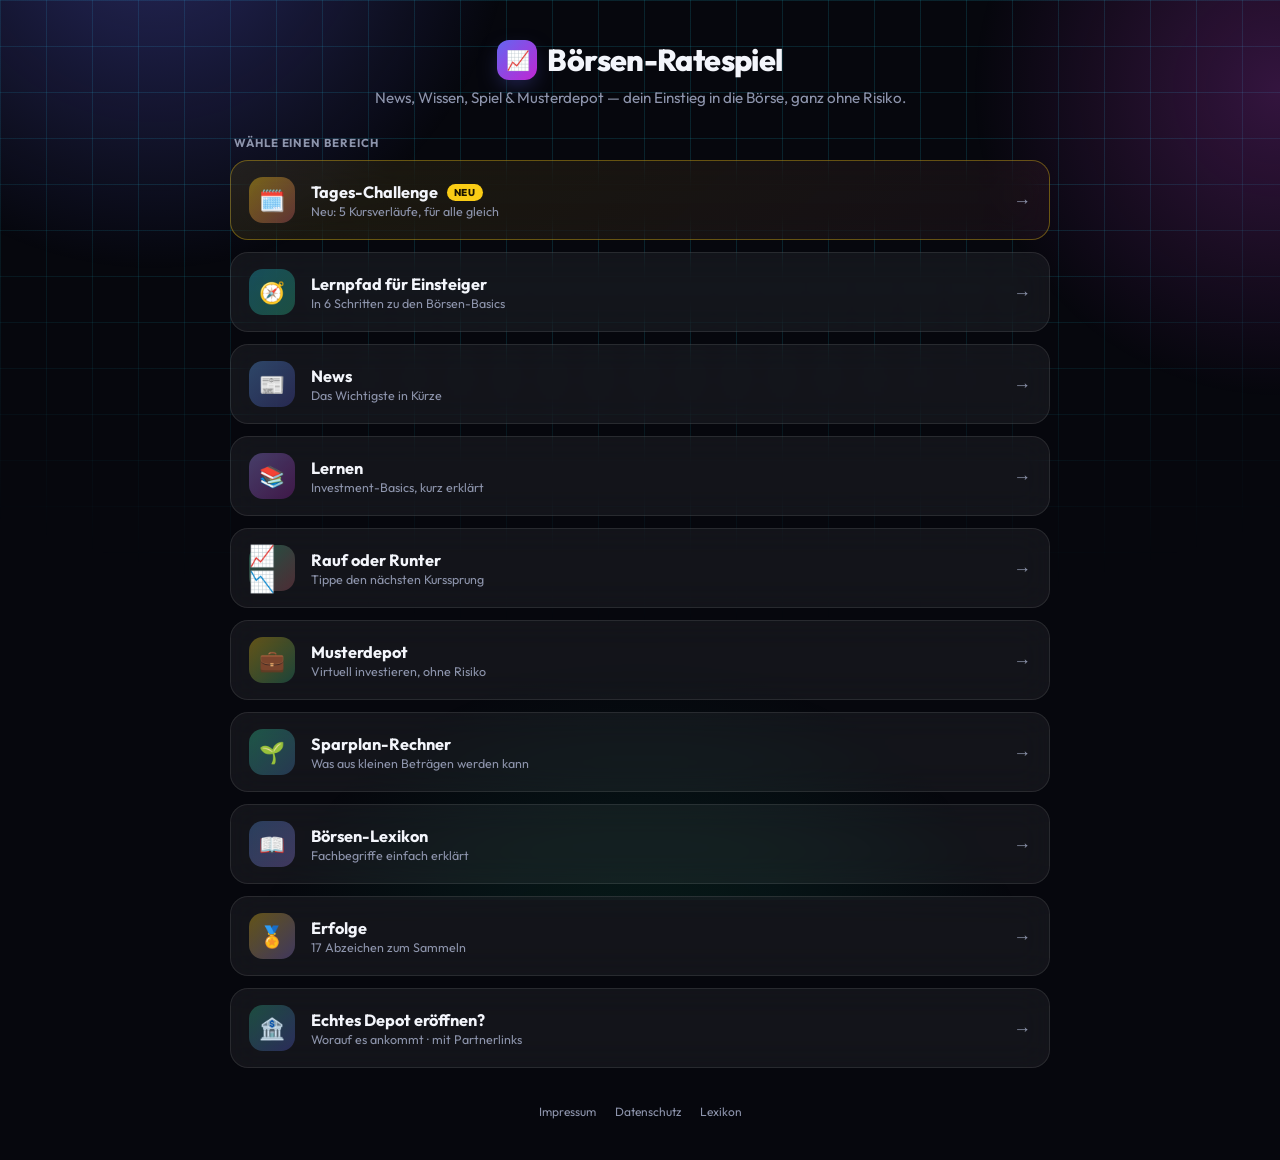
==== commit 5daebccd: "Add achievements, learning path, challenge stats, depot savings plan, glossary pages and monetizatio" ====
--- a/index.html
+++ b/index.html
@@ -59,6 +59,14 @@
         </span>
         <span class="menu-arrow">→</span>
       </button>
+      <button class="menu-item accent-lernpfad" data-view="lernpfad-view">
+        <span class="menu-icon">🧭</span>
+        <span class="menu-text">
+          <span class="menu-label">Lernpfad für Einsteiger</span>
+          <span id="lernpfadMenuSub" class="menu-sub">In 6 Schritten zu den Börsen-Basics</span>
+        </span>
+        <span class="menu-arrow">→</span>
+      </button>
       <button class="menu-item accent-blue" data-view="news-view">
         <span class="menu-icon">📰</span>
         <span class="menu-text">
@@ -104,6 +112,22 @@
         <span class="menu-text">
           <span class="menu-label">Börsen-Lexikon</span>
           <span class="menu-sub">Fachbegriffe einfach erklärt</span>
+        </span>
+        <span class="menu-arrow">→</span>
+      </button>
+      <button class="menu-item accent-erfolge" data-view="erfolge-view">
+        <span class="menu-icon">🏅</span>
+        <span class="menu-text">
+          <span class="menu-label">Erfolge</span>
+          <span id="badgeMenuSub" class="menu-sub">17 Abzeichen zum Sammeln</span>
+        </span>
+        <span class="menu-arrow">→</span>
+      </button>
+      <button class="menu-item accent-broker" data-view="broker-view">
+        <span class="menu-icon">🏦</span>
+        <span class="menu-text">
+          <span class="menu-label">Echtes Depot eröffnen?</span>
+          <span class="menu-sub">Worauf es ankommt · mit Partnerlinks</span>
         </span>
         <span class="menu-arrow">→</span>
       </button>
@@ -137,6 +161,8 @@
         <div id="newsTerms" class="news-terms hidden"></div>
         <p id="newsNote" class="panel-note"></p>
       </div>
+
+      <div class="ad-slot hidden" data-slot="news"></div>
     </section>
 
     <section id="learn-view" class="view hidden" data-hash="lernen">
@@ -213,14 +239,35 @@
         <p class="panel-note">Virtuelles Geld, fiktive Kurse (Random Walk) — kein echtes Marktdaten-Feed, keine Anlageberatung.</p>
       </div>
 
+      <div class="panel depot-plan-panel">
+        <h2>🌱 Sparplan üben</h2>
+        <p class="panel-note quiz-intro">Richte einen virtuellen Sparplan auf den Welt-ETF ein und spul die Zeit vor: Wie fühlt sich ein Sparplan über Monate und Jahre an — mit allen Schwankungen?</p>
+        <div class="depot-plan-row">
+          <span class="depot-plan-label">Sparrate pro Monat</span>
+          <div id="depotPlanAmounts" class="depot-plan-amounts">
+            <button class="mini-btn" data-amount="25">25 €</button>
+            <button class="mini-btn" data-amount="50">50 €</button>
+            <button class="mini-btn" data-amount="100">100 €</button>
+            <button class="mini-btn" data-amount="250">250 €</button>
+          </div>
+        </div>
+        <div class="depot-plan-stats">
+          <div class="stat"><span class="label">Laufzeit</span><span id="depotPlanTime" class="value">—</span></div>
+          <div class="stat"><span class="label">Eingezahlt</span><span id="depotPlanPaid" class="value">0 €</span></div>
+          <div class="stat"><span class="label">Wert ETF</span><span id="depotPlanValue" class="value">0 €</span></div>
+        </div>
+        <div class="controls depot-plan-controls">
+          <button id="depotPlanMonth" class="mini-btn start">⏩ 1 Monat</button>
+          <button id="depotPlanYear" class="mini-btn start">⏭️ 1 Jahr</button>
+        </div>
+        <p id="depotPlanHint" class="panel-note"></p>
+      </div>
+
       <div class="panel broker-cta">
         <span class="broker-cta-badge">Werbung</span>
         <h2 class="broker-cta-title">📈 Bereit für den nächsten Schritt?</h2>
         <p class="broker-cta-text">Das Musterdepot ist reine Übung. Wenn du irgendwann echt investieren willst, kannst du dir hier kostenlos ein Depot bei einem Neobroker eröffnen.</p>
-        <div class="broker-cta-links">
-          <a href="https://www.traderepublic.com/" target="_blank" rel="noopener noreferrer sponsored" class="broker-cta-btn" data-goatcounter-click="broker-traderepublic">Trade Republic <span class="broker-cta-arrow">→</span></a>
-          <a href="https://de.scalable.capital/" target="_blank" rel="noopener noreferrer sponsored" class="broker-cta-btn" data-goatcounter-click="broker-scalablecapital">Scalable Capital <span class="broker-cta-arrow">→</span></a>
-        </div>
+        <div class="broker-cta-links" data-placement="depot"></div>
         <p class="broker-cta-disclaimer">Partnerlinks: Meldest du dich über einen dieser Links an, erhalten wir ggf. eine Provision — für dich ändert sich nichts am Preis. Keine Anlageberatung, keine Empfehlung für einen bestimmten Anbieter.</p>
       </div>
 
@@ -285,11 +332,24 @@
           <h2 id="dailyResultTitle">Geschafft!</h2>
           <div id="dailyResultEmojis" class="daily-emojis"></div>
           <p id="dailyResultSummary" class="panel-note"></p>
-          <div class="controls">
+          <div class="controls daily-share-controls">
             <button id="dailyShare" class="btn next" data-goatcounter-click="daily-share">📤 Ergebnis teilen</button>
+            <button id="dailyShareImage" class="mini-btn" data-goatcounter-click="daily-share-image">🖼️ Als Bild teilen</button>
           </div>
           <p id="dailyShareStatus" class="daily-share-status" role="status"></p>
           <p id="dailyCountdown" class="panel-note"></p>
+        </div>
+
+        <div class="panel daily-stats-panel">
+          <h2>📊 Deine Statistik</h2>
+          <div class="daily-stats-grid">
+            <div><span id="dailyStatPlayed" class="ds-value">0</span><span class="ds-label">Gespielt</span></div>
+            <div><span id="dailyStatAvg" class="ds-value">0</span><span class="ds-label">Ø Treffer</span></div>
+            <div><span id="dailyStatStreak" class="ds-value">0</span><span class="ds-label">Serie</span></div>
+            <div><span id="dailyStatMax" class="ds-value">0</span><span class="ds-label">Beste Serie</span></div>
+          </div>
+          <h3 class="ds-subhead">Treffer-Verteilung</h3>
+          <div id="dailyDistribution" class="daily-distribution"></div>
         </div>
         <p class="hint">Bis morgen: <a class="link-btn" href="#spiel" data-goto="game-view">im freien Spiel „Rauf oder Runter“ weiterüben</a></p>
       </div>
@@ -353,12 +413,11 @@
         <span class="broker-cta-badge">Werbung</span>
         <h2 class="broker-cta-title">🌱 Sparplan echt starten?</h2>
         <p class="broker-cta-text">Viele Neobroker bieten ETF-Sparpläne schon ab kleinen Beträgen an. Wenn du soweit bist, kannst du hier ein Depot eröffnen.</p>
-        <div class="broker-cta-links">
-          <a href="https://www.traderepublic.com/" target="_blank" rel="noopener noreferrer sponsored" class="broker-cta-btn" data-goatcounter-click="broker-traderepublic-sparplan">Trade Republic <span class="broker-cta-arrow">→</span></a>
-          <a href="https://de.scalable.capital/" target="_blank" rel="noopener noreferrer sponsored" class="broker-cta-btn" data-goatcounter-click="broker-scalablecapital-sparplan">Scalable Capital <span class="broker-cta-arrow">→</span></a>
-        </div>
+        <div class="broker-cta-links" data-placement="sparplan"></div>
         <p class="broker-cta-disclaimer">Partnerlinks: Meldest du dich über einen dieser Links an, erhalten wir ggf. eine Provision — für dich ändert sich nichts am Preis. Keine Anlageberatung, keine Empfehlung für einen bestimmten Anbieter oder ein bestimmtes Produkt.</p>
       </div>
+
+      <div class="ad-slot hidden" data-slot="sparplan"></div>
 
       <p class="hint">Lieber erst üben? <a class="link-btn" href="#depot" data-goto="depot-view">Zum Musterdepot</a></p>
     </section>
@@ -418,7 +477,7 @@
           </article>
           <article class="lex-entry" id="lex-dax" data-match="dax$">
             <h3>DAX</h3>
-            <p>Der Deutsche Aktienindex — der wichtigste deutsche <a class="link-btn" href="#lexikon" data-lex="index">Aktienindex</a>. Er enthält seit 2021 die 40 größten börsennotierten Unternehmen Deutschlands (vorher 30). Der DAX ist ein Performance-Index: Dividenden werden rechnerisch wieder angelegt.</p>
+            <p>Der Deutsche Aktienindex — der wichtigste deutsche <a class="link-btn" href="#lexikon" data-lex="aktienindex">Aktienindex</a>. Er enthält seit 2021 die 40 größten börsennotierten Unternehmen Deutschlands (vorher 30). Der DAX ist ein Performance-Index: Dividenden werden rechnerisch wieder angelegt.</p>
           </article>
           <article class="lex-entry" id="lex-depot" data-match="">
             <h3>Depot</h3>
@@ -438,7 +497,7 @@
           </article>
           <article class="lex-entry" id="lex-etf" data-match="etf$,etfs$">
             <h3>ETF</h3>
-            <p>Exchange Traded Fund — ein börsengehandelter <a class="link-btn" href="#lexikon" data-lex="fonds">Fonds</a>, der meist einfach einen <a class="link-btn" href="#lexikon" data-lex="index">Index</a> nachbildet, z. B. den <a class="link-btn" href="#lexikon" data-lex="msci-world">MSCI World</a>. Mit einem einzigen ETF-Anteil bist du an Hunderten Unternehmen beteiligt. ETFs sind meist deutlich günstiger als aktiv gemanagte Fonds (siehe <a class="link-btn" href="#lexikon" data-lex="ter">TER</a>).</p>
+            <p>Exchange Traded Fund — ein börsengehandelter <a class="link-btn" href="#lexikon" data-lex="fonds">Fonds</a>, der meist einfach einen <a class="link-btn" href="#lexikon" data-lex="aktienindex">Index</a> nachbildet, z. B. den <a class="link-btn" href="#lexikon" data-lex="msci-world">MSCI World</a>. Mit einem einzigen ETF-Anteil bist du an Hunderten Unternehmen beteiligt. ETFs sind meist deutlich günstiger als aktiv gemanagte Fonds (siehe <a class="link-btn" href="#lexikon" data-lex="ter">TER</a>).</p>
           </article>
           <article class="lex-entry" id="lex-ezb" data-match="ezb$,ecb$,europäische zentralbank,european central bank">
             <h3>EZB (Europäische Zentralbank)</h3>
@@ -452,7 +511,7 @@
             <h3>Hebel</h3>
             <p>Hebelprodukte (z. B. Optionsscheine, Knock-out-Zertifikate, CFDs) verstärken die Bewegung eines Basiswerts. Bei einem Hebel von 5 wirkt ein Kursplus von 2 % ungefähr wie 10 % — ein Minus von 2 % aber ebenso wie −10 %. Totalverluste sind möglich; die meisten Privatanleger verlieren mit solchen Produkten Geld.</p>
           </article>
-          <article class="lex-entry" id="lex-index" data-match="">
+          <article class="lex-entry" id="lex-aktienindex" data-match="">
             <h3>Index (Aktienindex)</h3>
             <p>Eine Kennzahl, die die Entwicklung einer Gruppe von Aktien zusammenfasst — z. B. der <a class="link-btn" href="#lexikon" data-lex="dax">DAX</a> für große deutsche oder der <a class="link-btn" href="#lexikon" data-lex="msci-world">MSCI World</a> für große Unternehmen aus Industrieländern. Ein Index zeigt auf einen Blick, wie sich „der Markt" entwickelt.</p>
           </article>
@@ -526,14 +585,74 @@
           </article>
         </div>
 
-        <p class="panel-note">Vereinfachte Erklärungen zum Lernen, Stand 2026 — keine Anlage- oder Steuerberatung.</p>
-      </div>
+        <p class="panel-note">Vereinfachte Erklärungen zum Lernen, Stand 2026 — keine Anlage- oder Steuerberatung. Alle Begriffe gibt es auch als <a href="lexikon/">einzelne Seiten zum Verlinken</a>.</p>
+      </div>
+
+      <div class="ad-slot hidden" data-slot="lexikon"></div>
+    </section>
+
+    <section id="lernpfad-view" class="view hidden" data-hash="lernpfad">
+      <button class="back-btn">← Zurück</button>
+      <div class="panel">
+        <h2>🧭 Lernpfad für Einsteiger</h2>
+        <p class="panel-note quiz-intro">Sechs kurze Schritte von „Was ist eine Aktie?" bis zum ersten virtuellen Kauf. Erledigte Schritte hakt die App automatisch ab.</p>
+        <div class="quiz-progress-track"><div id="lernpfadProgressBar" class="quiz-progress-bar"></div></div>
+        <p id="lernpfadProgress" class="lp-progress">0 von 6 Schritten</p>
+        <ol id="lernpfadList" class="lp-list"></ol>
+        <p id="lernpfadDone" class="lp-done hidden">🎉 Geschafft! Du kennst jetzt die wichtigsten Grundlagen. Weiter geht es mit dem Quiz „Mittel" oder der <a class="link-btn" href="#challenge" data-goto="daily-view">Tages-Challenge</a>.</p>
+      </div>
+    </section>
+
+    <section id="erfolge-view" class="view hidden" data-hash="erfolge">
+      <button class="back-btn">← Zurück</button>
+      <div class="panel">
+        <h2>🏅 Erfolge</h2>
+        <div class="quiz-progress-track"><div id="badgeProgressBar" class="quiz-progress-bar"></div></div>
+        <p id="badgeProgress" class="lp-progress">0 von 17</p>
+        <ul id="badgeList" class="badge-grid"></ul>
+        <p class="panel-note">Deine Erfolge werden nur lokal in diesem Browser gespeichert.</p>
+      </div>
+      <div class="panel support-box hidden">
+        <h2>☕ Gefällt dir die App?</h2>
+        <p class="broker-cta-text">Die App ist kostenlos und ohne Tracking-Cookies. Wenn du die Weiterentwicklung unterstützen möchtest, freue ich mich über einen Kaffee.</p>
+        <a class="broker-cta-btn support-link hidden" href="#" target="_blank" rel="noopener noreferrer" data-goatcounter-click="support-erfolge">☕ App unterstützen <span class="broker-cta-arrow">→</span></a>
+      </div>
+    </section>
+
+    <section id="broker-view" class="view hidden" data-hash="broker">
+      <button class="back-btn">← Zurück</button>
+      <div class="panel">
+        <h2>🏦 Echtes Depot eröffnen: Worauf achten?</h2>
+        <p class="panel-note quiz-intro">Wer nach dem Üben echt investieren will, braucht ein Depot bei einer Bank oder einem Broker. Diese Punkte solltest du beim Vergleich prüfen:</p>
+        <ol class="broker-checklist">
+          <li><strong>Kosten pro Order:</strong> Was kostet ein Kauf oder Verkauf? Gibt es Zusatzkosten der Börse (Fremdkosten)?</li>
+          <li><strong>Sparplan:</strong> Welche ETFs gibt es als Sparplan, ab welcher Rate, und kostet die Ausführung etwas?</li>
+          <li><strong>Depotgebühren:</strong> Kostet das Depot selbst etwas — dauerhaft oder erst ab einem Betrag?</li>
+          <li><strong>Sicherheit:</strong> Guthaben auf dem Verrechnungskonto ist bei Banken in der EU gesetzlich bis 100.000 € geschützt. Wertpapiere gehören dir und sind bei der Pleite des Brokers geschützt.</li>
+          <li><strong>Bedienung:</strong> Kommst du mit App und Webseite gut zurecht? Gibt es einen Kundenservice?</li>
+          <li><strong>Steuern:</strong> Ein deutscher Anbieter führt die Abgeltungsteuer automatisch ab und nimmt deinen <a class="link-btn" href="#lexikon" data-lex="sparerpauschbetrag">Freistellungsauftrag</a> an.</li>
+        </ol>
+      </div>
+
+      <div class="panel broker-cta">
+        <span class="broker-cta-badge">Werbung</span>
+        <h2 class="broker-cta-title">Anbieter</h2>
+        <p class="broker-cta-text">Die Auswahl ist keine Empfehlung und kein vollständiger Marktvergleich. Aktuelle Kosten und Bedingungen findest du im Preis- und Leistungsverzeichnis des jeweiligen Anbieters.</p>
+        <ul id="brokerList" class="broker-list"></ul>
+        <p class="broker-cta-disclaimer">Partnerlinks: Meldest du dich über einen dieser Links an, erhalten wir ggf. eine Provision — für dich ändert sich nichts am Preis. Keine Anlageberatung. Investieren ist mit Risiken verbunden, bis hin zum Verlust des eingesetzten Geldes.</p>
+      </div>
+
+      <p class="hint">Noch unsicher? <a class="link-btn" href="#depot" data-goto="depot-view">Erst im Musterdepot üben</a></p>
     </section>
 
     <footer class="app-footer">
       <a href="impressum.html">Impressum</a>
       <a href="datenschutz.html">Datenschutz</a>
+      <a href="lexikon/">Lexikon</a>
+      <a class="support-link hidden" href="#" target="_blank" rel="noopener noreferrer" data-goatcounter-click="support-footer">☕ Unterstützen</a>
     </footer>
+
+  <div id="badgeToast" class="badge-toast hidden" role="status" aria-live="polite"></div>
   </div>
 
   <div id="confirmModal" class="modal-overlay hidden">
--- a/style.css
+++ b/style.css
@@ -1667,6 +1667,222 @@
 
 .quiz-lex-link { font-size: 0.82rem; }
 
+/* Menü: Lernpfad, Erfolge, Broker */
+
+.menu .menu-item:nth-child(8) { animation-delay: 0.54s; }
+.menu .menu-item:nth-child(9) { animation-delay: 0.61s; }
+.menu .menu-item:nth-child(10) { animation-delay: 0.68s; }
+
+.menu-item.accent-lernpfad .menu-icon { background: linear-gradient(135deg, rgba(34,211,238,0.3), rgba(52,211,153,0.3)); }
+.menu-item.accent-erfolge .menu-icon { background: linear-gradient(135deg, rgba(250,204,21,0.35), rgba(167,139,250,0.3)); }
+.menu-item.accent-broker .menu-icon { background: linear-gradient(135deg, rgba(52,211,153,0.3), rgba(99,102,241,0.3)); }
+
+/* Erfolge */
+
+.badge-toast {
+  position: fixed;
+  left: 50%;
+  bottom: 24px;
+  z-index: 60;
+  display: flex;
+  align-items: center;
+  gap: 12px;
+  min-width: min(280px, calc(100vw - 32px));
+  max-width: calc(100vw - 32px);
+  padding: 12px 18px;
+  border-radius: 16px;
+  background: rgba(20, 22, 38, 0.92);
+  border: 1px solid rgba(250, 204, 21, 0.5);
+  backdrop-filter: blur(14px);
+  -webkit-backdrop-filter: blur(14px);
+  box-shadow: 0 18px 40px -12px rgba(0, 0, 0, 0.7), 0 0 30px -10px rgba(250, 204, 21, 0.5);
+  font-size: 0.88rem;
+  line-height: 1.35;
+  transform: translateX(-50%);
+}
+.badge-toast strong { color: #facc15; }
+.badge-toast.pop { animation: badgeToastIn 0.45s cubic-bezier(.2,.9,.3,1.3); }
+.badge-toast-icon { font-size: 1.8rem; }
+
+@keyframes badgeToastIn {
+  from { opacity: 0; transform: translateX(-50%) translateY(20px) scale(0.9); }
+  to { opacity: 1; transform: translateX(-50%) translateY(0) scale(1); }
+}
+
+.badge-grid {
+  list-style: none;
+  margin: 14px 0 0;
+  padding: 0;
+  display: grid;
+  grid-template-columns: repeat(auto-fill, minmax(140px, 1fr));
+  gap: 10px;
+}
+
+.badge-card {
+  display: flex;
+  flex-direction: column;
+  align-items: center;
+  text-align: center;
+  gap: 4px;
+  padding: 14px 10px;
+  border-radius: 14px;
+  background: rgba(255, 255, 255, 0.03);
+  border: 1px solid var(--panel-border);
+  opacity: 0.55;
+}
+.badge-card.earned {
+  opacity: 1;
+  background: linear-gradient(160deg, rgba(250, 204, 21, 0.1), rgba(167, 139, 250, 0.08));
+  border-color: rgba(250, 204, 21, 0.35);
+}
+.badge-icon { font-size: 1.9rem; }
+.badge-name { font-weight: 800; font-size: 0.9rem; }
+.badge-desc { font-size: 0.74rem; color: var(--muted); line-height: 1.35; }
+.badge-date { font-size: 0.68rem; color: #facc15; font-weight: 700; }
+
+.support-box { margin-top: 16px; }
+.support-box .broker-cta-btn { display: inline-flex; }
+
+/* Lernpfad */
+
+.lp-progress { margin: 8px 0 14px; font-size: 0.8rem; color: var(--muted); font-weight: 700; }
+
+.lp-list {
+  list-style: none;
+  margin: 0;
+  padding: 0;
+  display: flex;
+  flex-direction: column;
+  gap: 8px;
+}
+
+.lp-step {
+  display: flex;
+  gap: 14px;
+  padding: 12px 14px;
+  border-radius: 14px;
+  background: rgba(255, 255, 255, 0.03);
+  border: 1px solid transparent;
+}
+.lp-step.next { border-color: rgba(34, 211, 238, 0.45); background: rgba(34, 211, 238, 0.06); }
+.lp-step.done { opacity: 0.7; }
+
+.lp-num {
+  flex-shrink: 0;
+  width: 32px;
+  height: 32px;
+  border-radius: 50%;
+  display: flex;
+  align-items: center;
+  justify-content: center;
+  font-weight: 800;
+  background: rgba(255, 255, 255, 0.08);
+}
+.lp-step.done .lp-num { background: var(--green); color: #06270f; }
+.lp-step.next .lp-num { background: var(--ai); color: #042a33; }
+
+.lp-body { display: flex; flex-direction: column; gap: 3px; align-items: flex-start; }
+.lp-title { font-weight: 800; }
+.lp-desc { font-size: 0.84rem; color: var(--muted); line-height: 1.45; }
+.lp-action { margin-top: 6px; text-decoration: none; display: inline-flex; align-items: center; }
+.lp-done { margin: 14px 0 0; padding: 12px 14px; border-radius: 12px; background: rgba(52, 211, 153, 0.12); color: var(--green); font-weight: 600; font-size: 0.88rem; }
+
+/* Tages-Challenge: Statistik und Teilen */
+
+.daily-share-controls { flex-wrap: wrap; }
+.daily-share-controls .mini-btn { flex: 1 1 100%; padding: 12px; font-size: 0.9rem; }
+
+.daily-stats-panel { margin-top: 16px; }
+
+.daily-stats-grid {
+  display: grid;
+  grid-template-columns: repeat(4, 1fr);
+  gap: 8px;
+  text-align: center;
+}
+.ds-value { display: block; font-size: 1.6rem; font-weight: 800; font-variant-numeric: tabular-nums; }
+.ds-label { display: block; font-size: 0.7rem; color: var(--muted); font-weight: 700; text-transform: uppercase; letter-spacing: 0.04em; }
+
+.ds-subhead { margin: 18px 0 8px; font-size: 0.85rem; color: var(--muted); }
+
+.daily-distribution { display: flex; flex-direction: column; gap: 5px; }
+.dist-row { display: flex; align-items: center; gap: 8px; }
+.dist-label { width: 2.4em; font-size: 0.8rem; font-weight: 700; color: var(--muted); font-variant-numeric: tabular-nums; }
+.dist-bar {
+  min-width: 26px;
+  padding: 3px 8px;
+  border-radius: 6px;
+  background: rgba(255, 255, 255, 0.12);
+  font-size: 0.78rem;
+  font-weight: 800;
+  text-align: right;
+  transition: width 0.4s ease;
+}
+.dist-bar.today { background: var(--green); color: #06270f; }
+
+/* Musterdepot: Sparplan */
+
+.depot-plan-panel { margin-top: 16px; }
+
+.depot-plan-row { display: flex; flex-direction: column; gap: 8px; margin-bottom: 14px; }
+.depot-plan-label { font-size: 0.85rem; font-weight: 700; }
+.depot-plan-amounts { display: grid; grid-template-columns: repeat(4, 1fr); gap: 8px; }
+.depot-plan-amounts .mini-btn.active { background: rgba(52, 211, 153, 0.25); border-color: var(--green); color: var(--green); }
+
+.depot-plan-stats { display: grid; grid-template-columns: repeat(3, 1fr); gap: 8px; margin-bottom: 12px; }
+.depot-plan-stats .stat { padding: 10px 6px; }
+.depot-plan-stats .value { font-size: 1rem; }
+
+.depot-plan-controls { margin-bottom: 0; }
+.depot-plan-controls .mini-btn { flex: 1; padding: 11px; font-size: 0.9rem; }
+.depot-plan-panel .panel-note { margin-top: 10px; }
+
+/* Broker-Vergleich */
+
+.broker-checklist { margin: 0; padding-left: 1.3em; display: flex; flex-direction: column; gap: 10px; font-size: 0.88rem; line-height: 1.5; color: var(--muted); }
+.broker-checklist strong { color: var(--text); }
+
+.broker-list { list-style: none; margin: 0 0 14px; padding: 0; display: flex; flex-direction: column; gap: 10px; }
+.broker-card {
+  display: flex;
+  flex-direction: column;
+  gap: 8px;
+  padding: 14px;
+  border-radius: 14px;
+  background: rgba(255, 255, 255, 0.04);
+  border: 1px solid var(--panel-border);
+}
+.broker-card-name { font-weight: 800; font-size: 1.05rem; }
+.broker-card-features { list-style: none; margin: 0; padding: 0; font-size: 0.84rem; color: var(--muted); display: flex; flex-direction: column; gap: 3px; }
+.broker-card .broker-cta-btn { align-self: flex-start; }
+
+/* Werbeplätze (nur sichtbar, wenn AdSense konfiguriert ist) */
+
+.ad-slot { margin-top: 16px; padding: 10px; border-radius: 16px; background: rgba(255, 255, 255, 0.03); border: 1px dashed var(--panel-border); min-height: 100px; }
+.ad-label { display: block; font-size: 0.66rem; font-weight: 700; color: var(--muted); text-transform: uppercase; letter-spacing: 0.06em; margin-bottom: 6px; }
+
+/* Lexikon-Einzelseiten (lexikon/*.html, erzeugt von scripts/build_lexikon.py) */
+
+.lexpage .panel { margin-bottom: 16px; }
+.lexpage-crumbs { font-size: 0.82rem; color: var(--muted); margin: 0 0 14px; }
+.lexpage-crumbs a { color: var(--muted); text-decoration: none; font-weight: 700; }
+.lexpage-crumbs a:hover { color: var(--text); }
+.lexpage-title { justify-content: flex-start; font-size: 1.7rem; margin: 0 0 12px; }
+.lexpage-entry p { margin: 0; font-size: 1.02rem; line-height: 1.7; color: #d6daea; }
+.lexpage-entry p.panel-note { margin-top: 18px; font-size: 0.75rem; color: var(--muted); }
+.lexpage a { color: var(--blue); }
+.lexpage .broker-cta-btn, .lexpage .app-footer a { color: var(--text); }
+.lexpage .app-footer a { color: var(--muted); }
+.lexpage-intro { margin: 0 0 16px; color: var(--muted); }
+.lexpage-cta h2 { font-size: 1rem; }
+.lexpage-cta-links { display: flex; flex-wrap: wrap; gap: 8px; }
+.lexpage-pager { display: flex; justify-content: space-between; gap: 12px; font-size: 0.88rem; font-weight: 700; margin-bottom: 8px; }
+.lexpage-pager a { text-decoration: none; }
+.lexpage-index { list-style: none; margin: 0; padding: 0; display: flex; flex-direction: column; gap: 6px; }
+.lexpage-index a { display: flex; flex-direction: column; gap: 2px; padding: 12px 14px; border-radius: 12px; background: rgba(255, 255, 255, 0.03); border-left: 3px solid var(--blue); text-decoration: none; color: var(--text); }
+.lexpage-index a:hover { background: rgba(255, 255, 255, 0.07); }
+.lexpage-index span { font-size: 0.82rem; color: var(--muted); line-height: 1.45; }
+
 /* Tastatur-Fokus: sichtbarer Ring, nur bei Tastaturbedienung (nicht bei Mausklick) */
 
 :focus-visible {
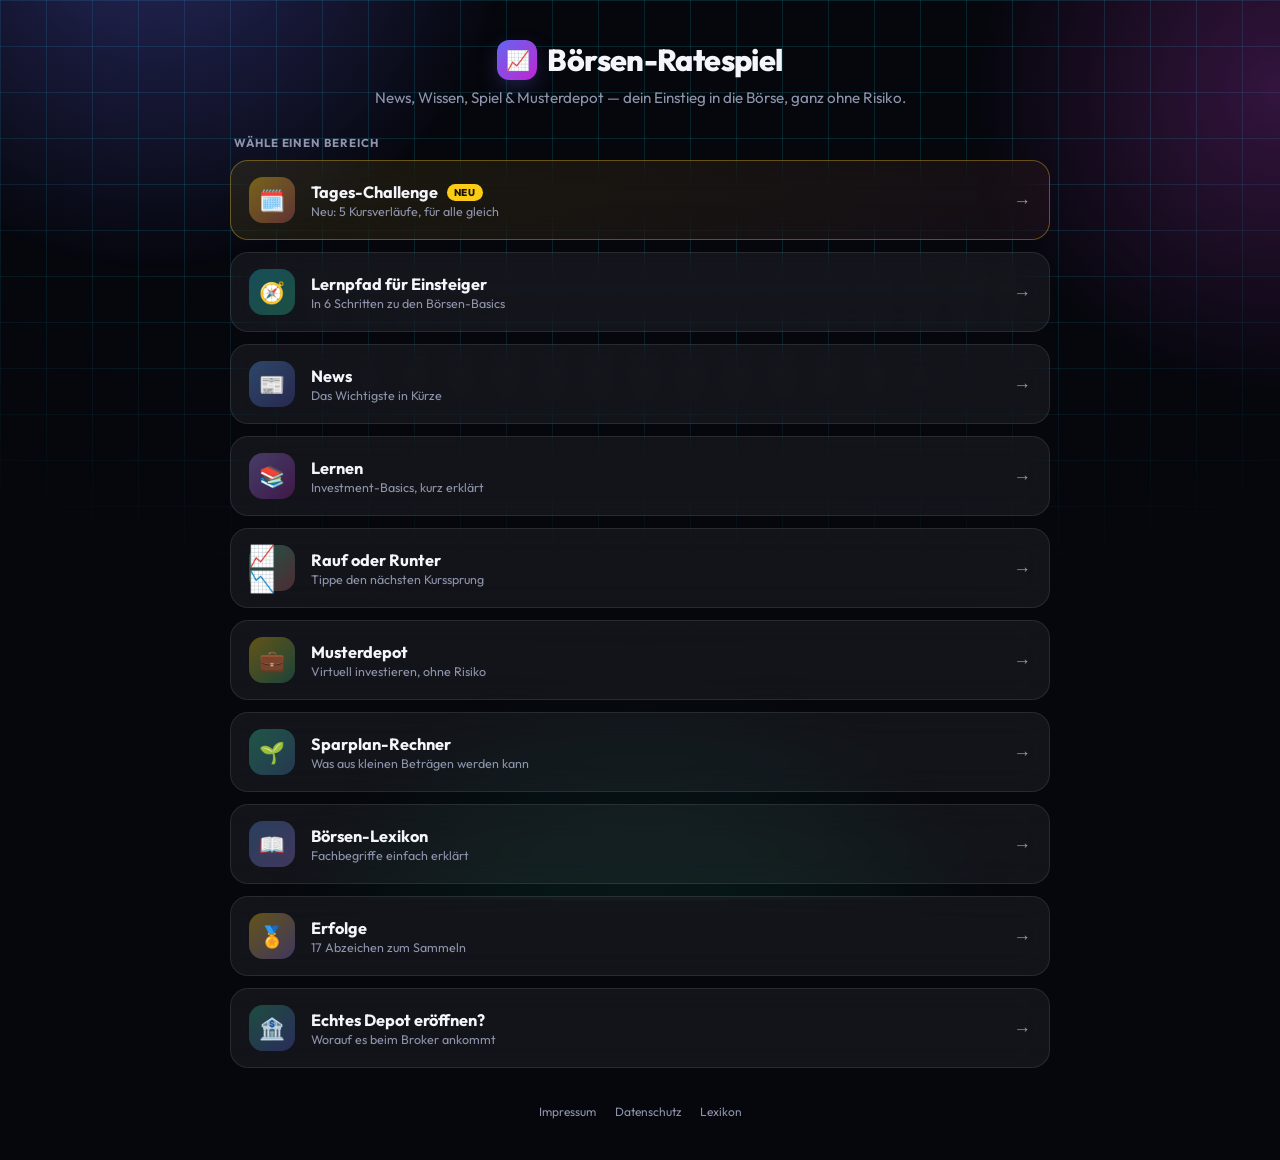
==== commit 1aa1dd16: "Remove broker ads (Trade Republic, Scalable Capital) everywhere BROKERS is now empty; all broker CTA" ====
--- a/index.html
+++ b/index.html
@@ -127,7 +127,7 @@
         <span class="menu-icon">🏦</span>
         <span class="menu-text">
           <span class="menu-label">Echtes Depot eröffnen?</span>
-          <span class="menu-sub">Worauf es ankommt · mit Partnerlinks</span>
+          <span class="menu-sub">Worauf es beim Broker ankommt</span>
         </span>
         <span class="menu-arrow">→</span>
       </button>
